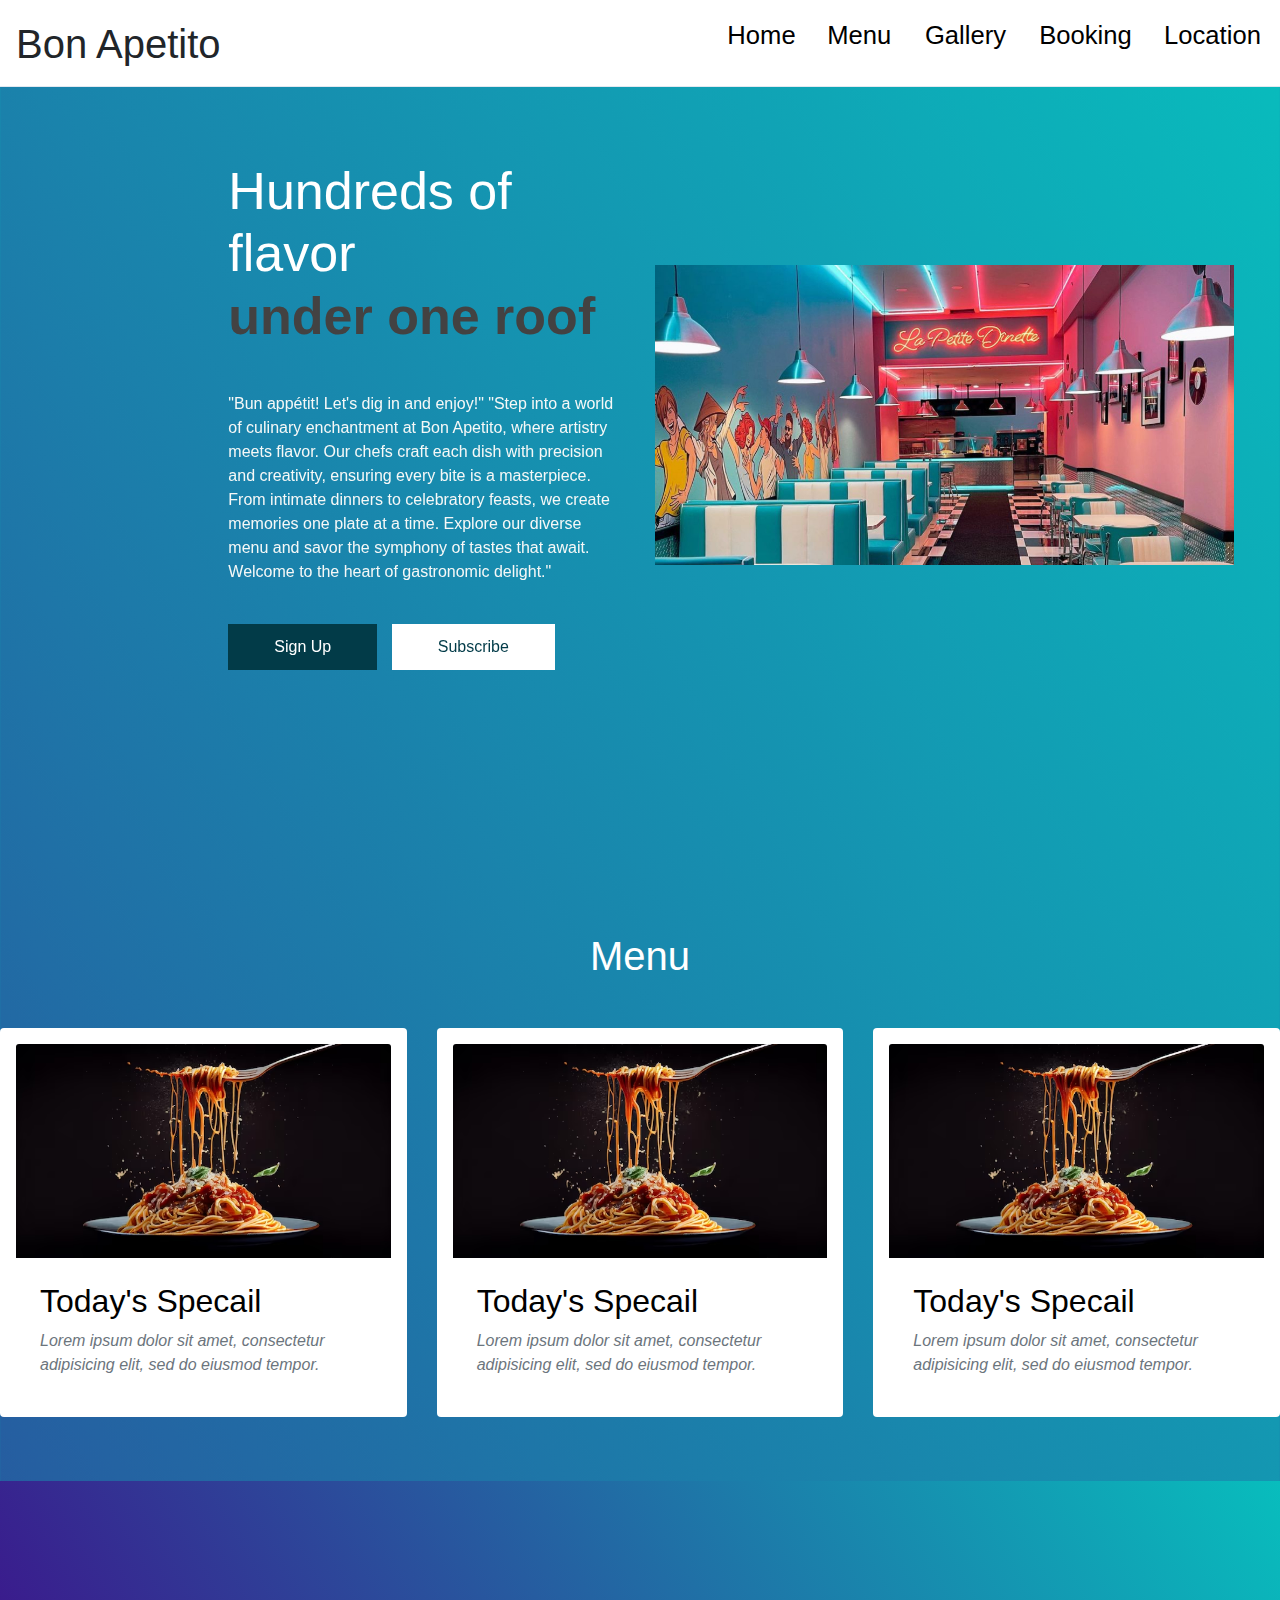
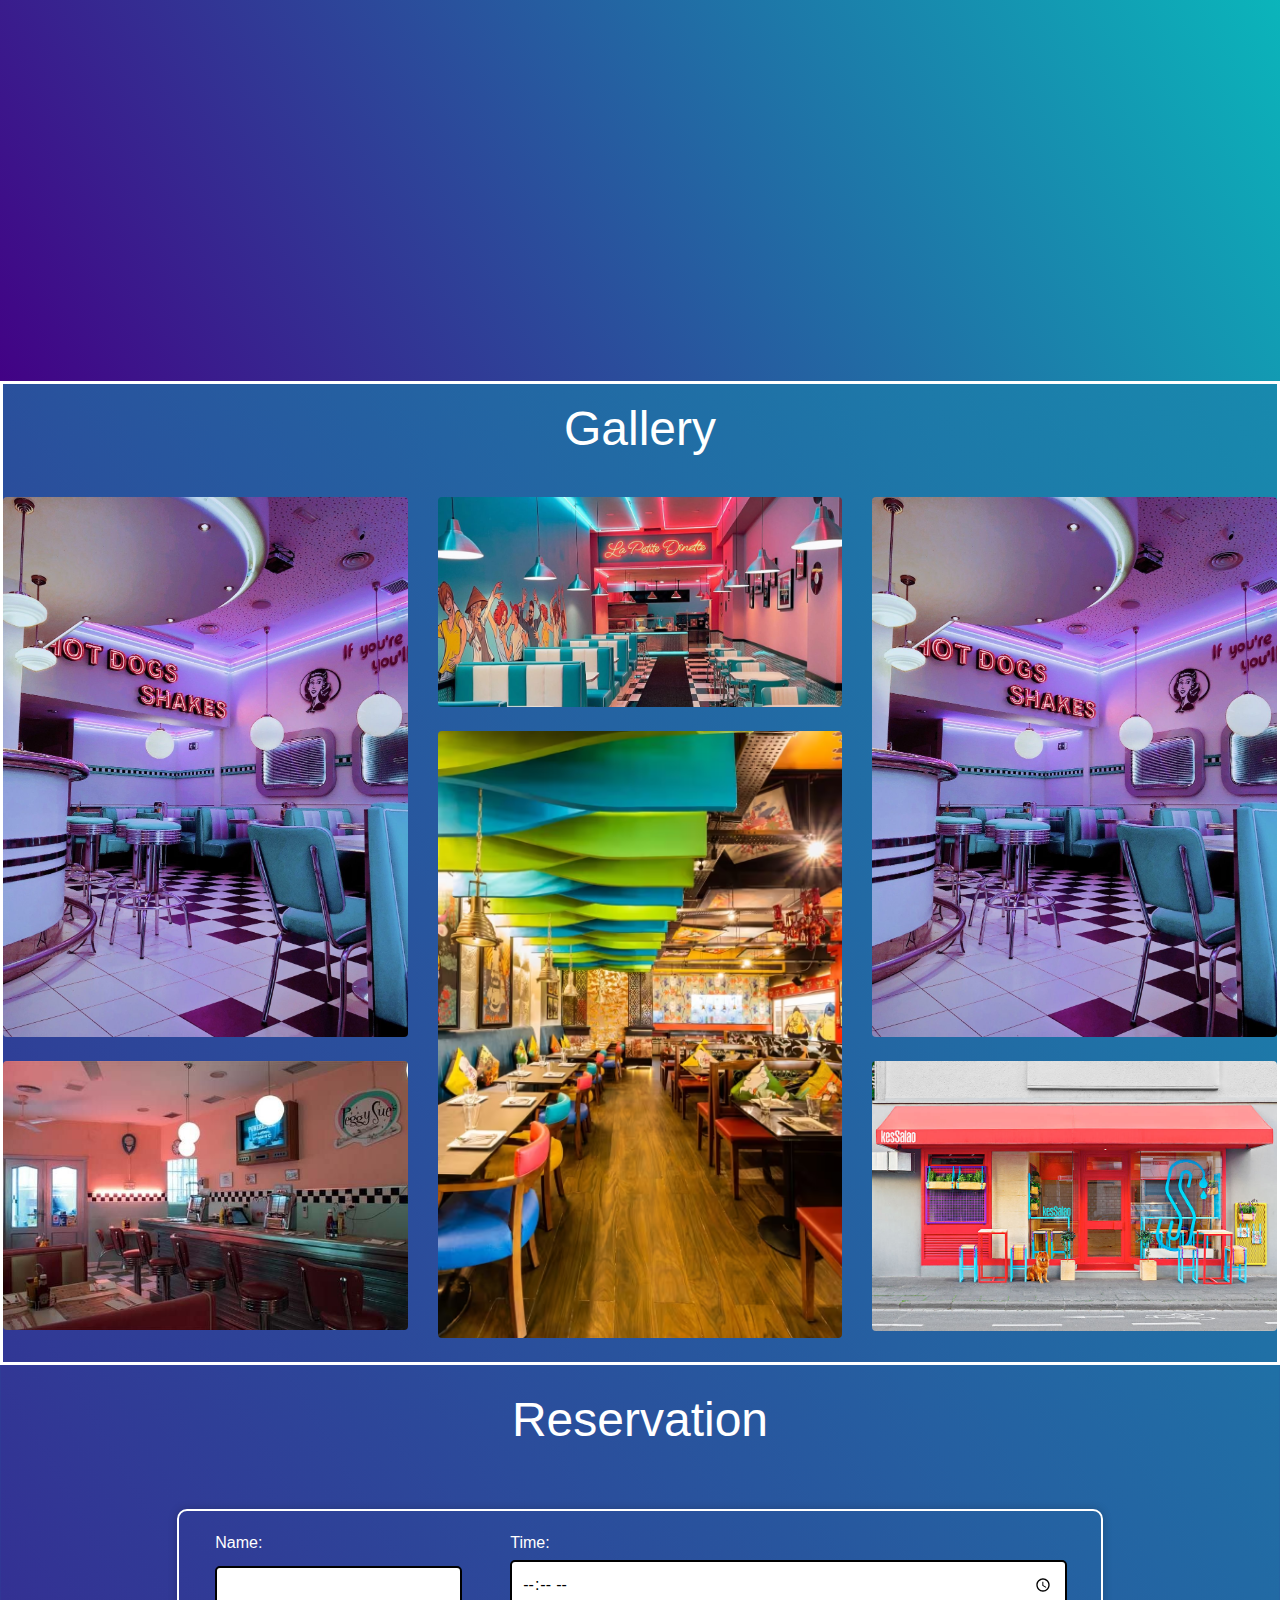
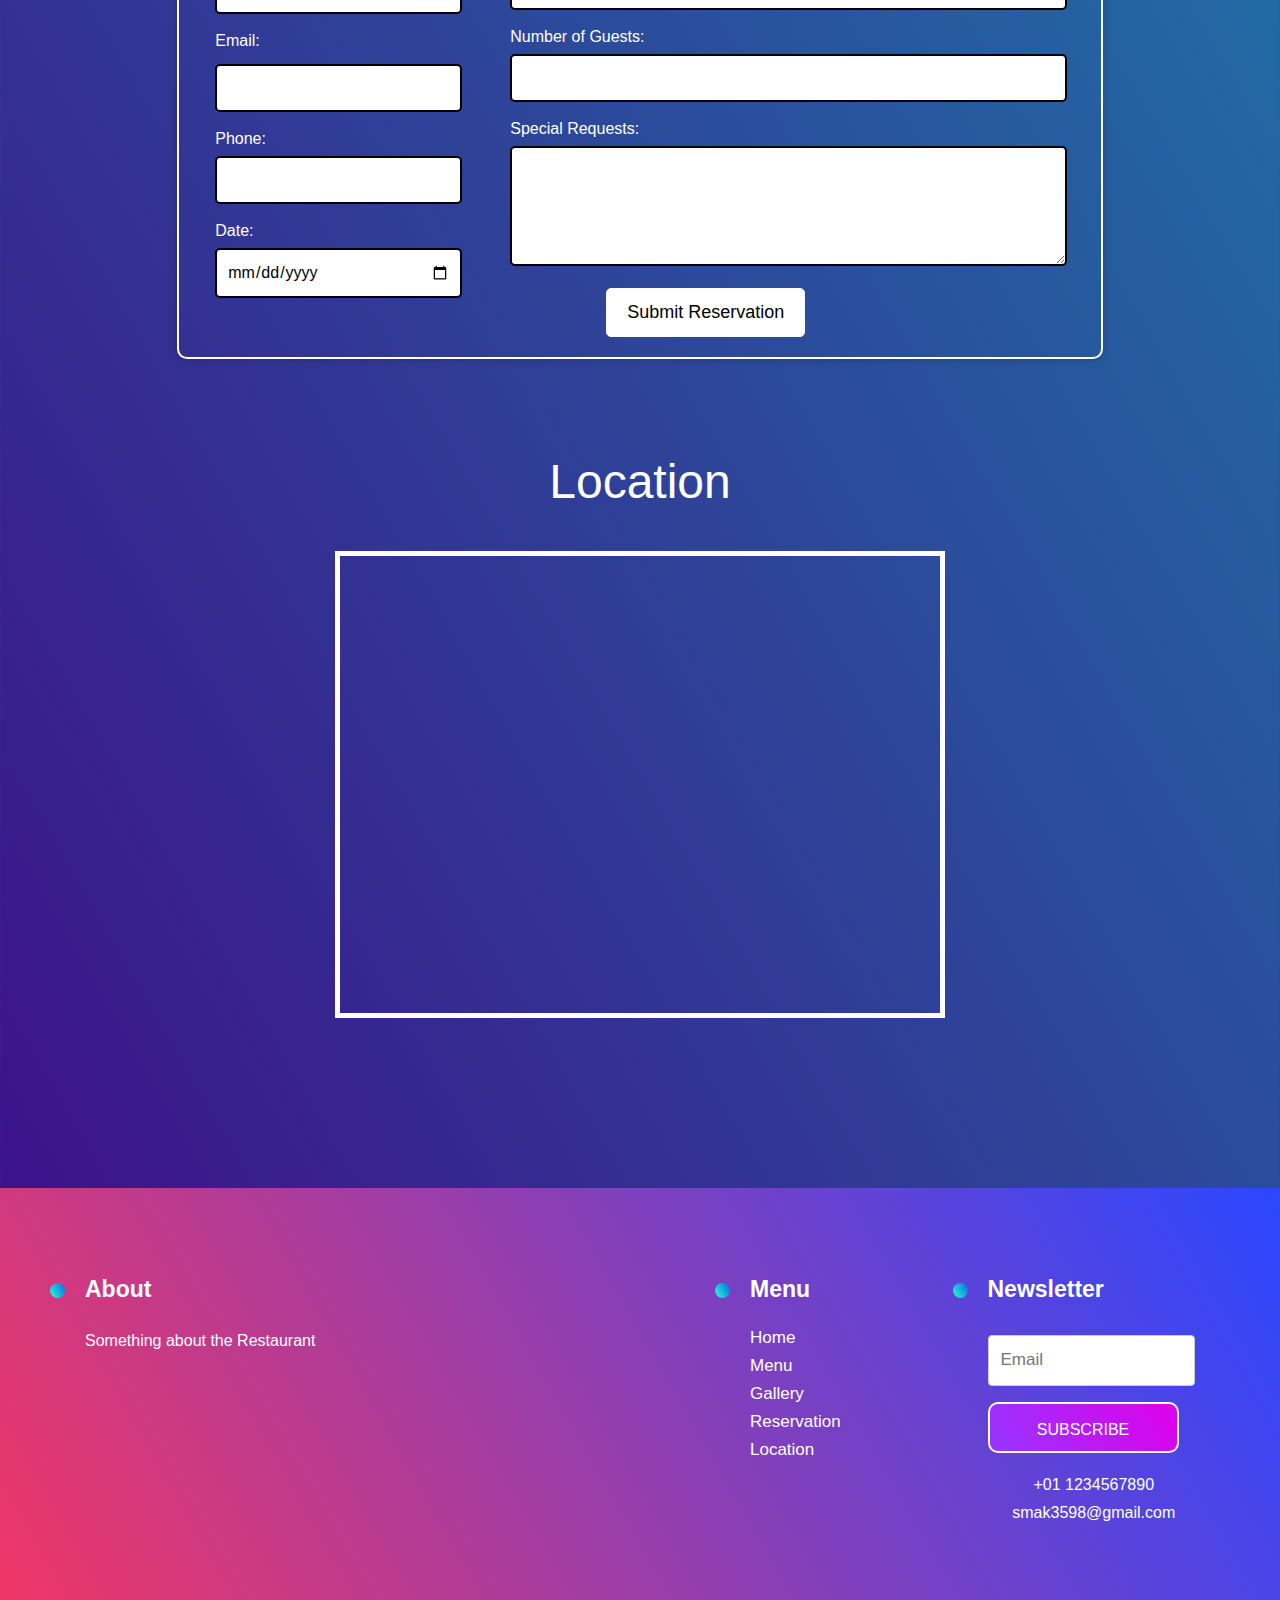
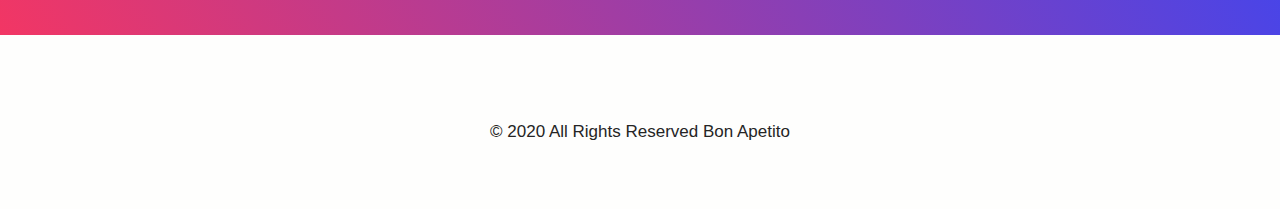
==== index.html @ c8469ed7 "initial commit" ====
<!DOCTYPE html>
<html>
<head>
<meta name="viewport" content="width=device-width, initial-scale=1">
<link rel="stylesheet" href="style.css">
<link rel="stylesheet" href="https://cdn.jsdelivr.net/npm/bootstrap@4.0.0/dist/css/bootstrap.min.css" integrity="sha384-Gn5384xqQ1aoWXA+058RXPxPg6fy4IWvTNh0E263XmFcJlSAwiGgFAW/dAiS6JXm" crossorigin="anonymous">
<link rel="stylesheet" href="bootsrap.css">
<link rel="stylesheet" href="mediaqueries.css">
<title>Restaurant Website</title>
</head>
<body>
    <header class="header" style="background-color: white;width: 100%;">
        <nav class="navbar">
            <h1 class="logo">Bon Apetito</h1>
            <ul class="nav-menu">
              <li class="nav-item">
                <a href="#slider_section" class="nav-link">Home</a>
            </li>
                <li class="nav-item">
                    <a href="#menu" class="nav-link">Menu</a>
                </li>
                <li class="nav-item">
                    <a href="#gallery" class="nav-link">Gallery</a>
                </li>
                <li class="nav-item">
                    <a href="#reservation"class="nav-link">Booking</a>
                </li>
                <li class="nav-item">
                    <a href="#location" class="nav-link">Location</a>
                </li>
            </ul>
            <div class="hamburger">
                <span class="bar"></span>
                <span class="bar"></span>
                <span class="bar"></span>
            </div>
        </nav>
</header>
<section id="slider_section" class=" slider_section position-relative" style="padding-top: 10rem;height: 100vh;">
  <div id="carouselExampleIndicators" class="carousel slide" data-ride="carousel">

    <div class="carousel-inner">
      <div class="carousel-item active">
        <div class="container-fluid">
          <div class="row">
            <div class="col-md-4 offset-md-2">
              <div class="slider_detail-box">
                <h1>
                  Hundreds of flavor
                  <span>
                    under one roof
                  </span>
                </h1>
                <p>
                  "Bun appétit! Let's dig in and enjoy!"
                  "Step into a world of culinary enchantment at Bon Apetito, where artistry meets flavor. Our chefs craft each dish with precision and creativity, ensuring every bite is a masterpiece. From intimate dinners to celebratory feasts, we create memories one plate at a time. Explore our diverse menu and savor the symphony of tastes that await. Welcome to the heart of gastronomic delight."
                </p>
                <div class="btn-box">
                  <a href="" class="btn-1">
                    Sign Up
                  </a>
                  <a href="" class="btn-2">
                    Subscribe
                  </a>
                </div>
              </div>
            </div>
            <div class="col-md-6">
              <div class="slider_img-box">
                <img src="./assets/instagrammable-dinner-most.jpg" alt="">
              </div>
            </div>
          </div>
        </div>
      </div>
      <div class="carousel-item">
        <div class="container-fluid">
          <div class="row">
            <div class="col-md-4 offset-md-2">
              <div class="slider_detail-box">
                <h1>
                  Hundreds of flavor
                  <span>
                    under one roof
                  </span>
                </h1>
                <p>
                  "Bun appétit! Let's dig in and enjoy!"
                  "Step into a world of culinary enchantment at Bon Apetito, where artistry meets flavor. Our chefs craft each dish with precision and creativity, ensuring every bite is a masterpiece. From intimate dinners to celebratory feasts, we create memories one plate at a time. Explore our diverse menu and savor the symphony of tastes that await. Welcome to the heart of gastronomic delight."
                </p>
                <div class="btn-box">
                  <a href="" class="btn-1">
                    Buy now
                  </a>
                  <a href="" class="btn-2">
                    Contact
                  </a>
                </div>
              </div>
            </div>
            <div class="col-md-6">
              <div class="slider_img-box">
                <img src="./assets/instagrammable-dinner-most.jpg" alt="">
              </div>
            </div>
          </div>
        </div>
      </div>
    </div>
  </div>

</section>
<section id="menu">
<h1 class="menuh">Menu</h1>
<div class="row py-5">
    <div class="col-lg-4">
      <figure class="rounded p-3 bg-white shadow-sm">
        <img src="./assets/fresh-pasta-with-hearty-bolognese-parmesan-cheese-generated-by-ai_188544-9469.avif" alt="" class="w-100 card-img-top">
        <figcaption class="p-4 card-img-bottom">
          <h2 class="caption">Today's Specail</h2>
          <p class="mb-0 text-small text-muted font-italic">Lorem ipsum dolor sit amet, consectetur adipisicing elit, sed do eiusmod tempor.</p>
        </figcaption>
      </figure>
    </div>
    <div class="col-lg-4">
      <figure class="rounded p-3 bg-white shadow-sm">
        <img src="./assets/fresh-pasta-with-hearty-bolognese-parmesan-cheese-generated-by-ai_188544-9469.avif" alt="" class="w-100 card-img-top">
        <figcaption class="p-4 card-img-bottom">
            <h2 class="caption">Today's Specail</h2>
          <p class="mb-0 text-small text-muted font-italic">Lorem ipsum dolor sit amet, consectetur adipisicing elit, sed do eiusmod tempor.</p>
        </figcaption>
      </figure>
    </div>
    <div class="col-lg-4">
      <figure class="rounded p-3 bg-white shadow-sm">
        <img src="./assets/fresh-pasta-with-hearty-bolognese-parmesan-cheese-generated-by-ai_188544-9469.avif" alt="" class="w-100 card-img-top">
        <figcaption class="p-4 card-img-bottom">
            <h2 class="caption">Today's Specail</h2>
          <p class="mb-0 text-small text-muted font-italic">Lorem ipsum dolor sit amet, consectetur adipisicing elit, sed do eiusmod tempor.</p>
        </figcaption>
      </figure>
    </div>
  </div>
  
</section>
<section id="car">
  <div class="menu-car">
    <div class='wrapper'>
      <div class='carousel2'>
        <div class='carousel__item'>
          <div class='carousel__item-head'>
            🥘
          </div>
          <div class='carousel__item-body'>
            <p class='title'>Chicken Curry</p>
            <p>500$</p>
          </div>
        </div>
        <div class='carousel__item'>
          <div class='carousel__item-head'>
            🍜
          </div>
          <div class='carousel__item-body'>
            <p class='title'>Noodles</p>
            <p>200$</p>
          </div>
        </div>
        <div class='carousel__item'>
          <div class='carousel__item-head'>
            🍚
          </div>
          <div class='carousel__item-body'>
            <p class='title'>Fried rice</p>
            <p>150$</p>
          </div>
        </div>
        <div class='carousel__item'>
          <div class='carousel__item-head'>
            🐟
          </div>
          <div class='carousel__item-body'>
            <p class='title'>fish</p>
            <p>500$</p>
          </div>
        </div>
        <div class='carousel__item'>
          <div class='carousel__item-head'>
            🍤
          </div>
          <div class='carousel__item-body'>
            <p class='title'>Prawns</p>
            <p>800$</p>
          </div>
        </div>
        <div class='carousel__item'>
          <div class='carousel__item-head'>
            🍔
          </div>
          <div class='carousel__item-body'>
            <p class='title'>burger</p>
            <p>50$</p>
          </div>
        </div>
        <div class='carousel__item'>
          <div class='carousel__item-head'>
            🍹
          </div>
          <div class='carousel__item-body'>
            <p class='title'>booze</p>
            <p>30$</p>
          </div>
        </div>
        <div class='carousel__item'>
          <div class='carousel__item-head'>
            🍮
          </div>
          <div class='carousel__item-body'>
            <p class='title'>pudding</p>
            <p>50$</p>
          </div>
        </div>
        <div class='carousel__item'>
          <div class='carousel__item-head'>
            🥗
          </div>
          <div class='carousel__item-body'>
            <p class='title'>salad</p>
            <p>130$</p>
          </div>
        </div>
      </div>
    </div>
  </div>
</section>
<section id="gallery">
    <div>
<h1 class="galh">Gallery</h1>
</div>
<!-- Gallery -->
<div class="row">
    <div class="col-lg-4 col-md-12 mb-4 mb-lg-0">
      <img
        src="./assets/wp6205320.jpg"
        class="w-100 shadow-1-strong rounded mb-4"
        alt="Boat on Calm Water"
      />
  
      <img
        src="./assets/811c425cb62c8a75272aa30d353e5f57.jpg"
        class="w-100 shadow-1-strong rounded mb-4"
        alt="Wintry Mountain Landscape"
      />
    </div>
  
    <div class="col-lg-4 mb-4 mb-lg-0">
      <img
        src="./assets/instagrammable-dinner-most.jpg"
        class="w-100 shadow-1-strong rounded mb-4"
        alt="Mountains in the Clouds"
      />
  
      <img
        src="./assets/14117d60bef9c5163828aab70fbf7e41.avif"
        class="w-100 shadow-1-strong rounded mb-4"
        alt="Boat on Calm Water"
      />
    </div>
  
    <div class="col-lg-4 mb-4 mb-lg-0">
      <img
        src="./assets/wp6205320.jpg"
        class="w-100 shadow-1-strong rounded mb-4"
        alt="Waves at Sea"
      />
  
      <img
        src="./assets/Masquespacio-Design-Kessalao-Restaurant-1.jpg"
        class="w-100 shadow-1-strong rounded mb-4"
        alt="Yosemite National Park"
      />
    </div>
  </div>
  <!-- Gallery -->
</section>
<section id="reservation">
<h1 class="galh">Reservation</h1>
<div class="container1">
    
    <form action="connect.php" method="post" id="reservation-form">
        <div class="form1">
        <label for="name">Name:</label>
        <input type="text" id="name" name="name" required>

        <label for="email">Email:</label>
        <input type="email" id="email" name="email" required>

        <label for="phone">Phone:</label>
        <input type="tel" id="phone" name="phone" required>

        <label for="date">Date:</label>
        <input type="date" id="date" name="date" required>
    </div>
     <div class="form2">
        <label for="time">Time:</label>
        <input type="time" id="time" name="time" required>

        <label for="guests">Number of Guests:</label>
        <input type="number" id="guests" name="guests" required>

        <label for="special-requests">Special Requests:</label>
        <textarea id="special-requests" name="special-requests" rows="4"></textarea>

        <button type="submit" class="btn">Submit Reservation</button>
    </div>
    </form>
  </div>
</section>
<section id="location">
    <h1 class="galh">Location</h1>
    <div class="loc-map">
        <!-- Location section content goes here -->
          <iframe class="iframe" src="https://www.google.com/maps/embed?pb=!1m18!1m12!1m3!1d3838.6900314148893!2d74.49602457489003!3d15.820290046054668!2m3!1f0!2f0!3f0!3m2!1i1024!2i768!4f13.1!3m3!1m2!1s0x3bbf65ce55555555%3A0x9b70f622a9a0fb44!2sKLE%20Technological%20University&#39;
          s%2C%20Dr.%20M.S.%20Sheshgiri%20College%20of%20Engineering%20and%20Technology!5e0!3m2!1sen!2sin!4v1694342857371!5m2!1sen!2sin"
           width="600" 
           height="450"
            style="border:0;" 
            allowfullscreen="" 
            loading="lazy" 
            referrerpolicy="no-referrer-when-downgrade">
          </iframe>
      </div>
</section>

<!-- Footer -->
<footer>
  <div class="footer">
     <div class="container">
        <div class="row">
           <div class="col-md-7">
              <div class="row">
                 <div class="col-lg-6 col-md-12">
                    <div class="hedingh3 text_align_left">
                       <h3>About</h3>
                       <p> Something about the Restaurant</p>
                    </div>
                 </div>
              </div>
           </div>
           <div class="col-md-5">
              <div class="row">
                 <div class="col-lg-6 col-md-12">
                    <div class="hedingh3 text_align_left">
                       <h3>Menu</h3>
                       <ul class="menu_footer">
                          <li><a href="#slider_section">Home</a></li>
                          <li><a href="#menu">Menu</a></li>
                          <li><a href="#gallery">Gallery</a></li>
                          <li><a href="#reservation">Reservation</a></li>
                          <li><a href="#location">Location</a></li>
                       </ul>
                    </div>
                 </div>
                 <div class="col-lg-6 col-md-12">
                    <div class="hedingh3  text_align_left">
                      <div class="hedingh3 text_align_left">
                        <h3>Newsletter</h3>
                        <form id="newsletter-form" class="form_subscri">
                            <input id="email-input" class="newsl" placeholder="Email" type="text" name="Email1">
                            <button id="subscribe-button" class="subsci_btn" type="button">Subscribe</button>
                        </form>
                        <p id="subscription-message" style="display: none;">Thank you for subscribing!</p>
                    </div>
                    
                       <ul class="top_infomation">
                          <li><i class="fa fa-phone" aria-hidden="true"></i>
                             +01 1234567890
                          </li>
                          <li><i class="fa fa-envelope" aria-hidden="true"></i>
                             <a href="Javascript:void(0)">smak3598@gmail.com</a>
                          </li>
                       </ul>
                    </div>
                 </div>
              </div>
           </div>
        </div>
     </div>
     <div class="copyright">
        <div class="container">
           <div class="row">
              <div class="col-md-12">
              </div>
              <div class="col-md-12">
                 <p>© 2020 All Rights Reserved Bon Apetito</p>
              </div>
           </div>
        </div>
     </div>
  </div>
</footer>
  <!-- Footer -->

  <section>

  </section>
<script src="https://code.jquery.com/jquery-3.2.1.slim.min.js" integrity="sha384-KJ3o2DKtIkvYIK3UENzmM7KCkRr/rE9/Qpg6aAZGJwFDMVNA/GpGFF93hXpG5KkN" crossorigin="anonymous"></script>
<script src="https://cdn.jsdelivr.net/npm/popper.js@1.12.9/dist/umd/popper.min.js" integrity="sha384-ApNbgh9B+Y1QKtv3Rn7W3mgPxhU9K/ScQsAP7hUibX39j7fakFPskvXusvfa0b4Q" crossorigin="anonymous"></script>
<script src="https://cdn.jsdelivr.net/npm/bootstrap@4.0.0/dist/js/bootstrap.min.js" integrity="sha384-JZR6Spejh4U02d8jOt6vLEHfe/JQGiRRSQQxSfFWpi1MquVdAyjUar5+76PVCmYl" crossorigin="anonymous"></script>
<script src="script.js"></script>
</body>
</html>
---- style.css ----
html{
    scroll-behavior: smooth;
scroll-padding-top: 80px;

}
.header{
    position: fixed;
    z-index: 100;
}
.demo{
    z-index: 1;
}
.logo{
    cursor: default;
    padding-top: 10px
}
body { 
    background: linear-gradient(60deg, #420285, #08BDBD);
  margin: 0;
  font-family: Arial, Helvetica, sans-serif;
}
@import url('https://fonts.googleapis.com/css2?family=Roboto:ital,wght@0,500;1,400&display=swap');

* {
    margin: 0;
    padding: 0;
    box-sizing: border-box;
}
html {
   
    font-family: 'Roboto', sans-serif;
}
li {
    list-style: none;
}

a {
    text-decoration: none;
}
.header{
    border-bottom: 1px solid #E2E8F0;
}

.navbar {
    display: flex;
    justify-content: space-around;
    align-items: center;
    padding: 1rem 1.5rem;
}
.hamburger {
    display: none;
}

.bar {
    display: block;
    width: 25px;
    height: 3px;
    margin: 5px auto;
    -webkit-transition: all 0.3s ease-in-out;
    transition: all 0.3s ease-in-out;
    background-color: #101010;
}
.nav-menu {
    display: flex;
    align-items: center;
    
}

.nav-link{
    font-size: 1.6rem;
    font-weight: 400;
    color: #000000;
    margin-left: 10%;
}

.nav-link:hover{
    color: #ffffff;
    background: linear-gradient(60deg, #420285, #08BDBD);
    border-radius: 5px;
}

.nav-logo {
    font-size: 2.1rem;
    font-weight: 500;
    color: #000000;
}

 /* Make the image fully responsive */
 .carousel-inner img {
    width: 100%;
    height:100%;
  }
 

@media screen and (max-width: 500px) {
  .header a {
    float: none;
    display: block;
    text-align: left;
  }
  
  .header-right {
    float: none;
  }
 
}
.home{
  height: 500px;
  width: fit-content;

}
/*menu*/
.menu{
    margin-left: 15%;
    display: flex;
    flex-direction: row;
    gap: 15%;
    margin-right: 10%;
    color: #ffffff;
    background-color: rgb(0, 0, 0);
}
#menu{
    color: #ffffff;

}
.menuh{
    padding-top: 2rem;
    margin-bottom: 0;
    text-align: center;
}
.caption{
    color: #000000;
}
.menu-container{
    text-align: center;
}
p{
   width: 100%;
}
/*reservation form*/
#reservation-form {
   
    padding: 20px;
    border-radius: 20px;
    box-shadow: 0 0 10px rgba(0, 0, 0, 0.2);
    max-width:fit-content;
    margin: 0 auto;
    display: flex;
    border: 2px solid #ffffff; /* Add this line to set the border */
    border-radius: 10px; /* Optional: Add border radius */
    gap: 3rem;
    padding-right: 50px;
}

#reservation-form label {
    display: block;
    margin-bottom: 5px;
    margin-left: 1rem;
    color: white;
    font-family:'Segoe UI', Tahoma, Geneva, Verdana, sans-serif;
}

#reservation-form input[type="text"],
#reservation-form input[type="email"],
#reservation-form input[type="tel"],
#reservation-form input[type="date"],
#reservation-form input[type="time"],
#reservation-form input[type="number"],
#reservation-form textarea {
    width: 100%;
    padding: 10px;
    margin-bottom: 15px;
    border: 2px solid #000000;
    border-radius: 5px;
    margin-left: 1rem;
    font-size: 16px;
   
}

#reservation-form button {
    background-color: #ffffff;
    color: #000000;
    border: none;
    padding: 10px 20px;
    font-size: 18px;
    cursor: pointer;
    border-radius: 5px;
    transition: background-color 0.3s ease;
    margin-left: 7rem;
    border: #fcfcfc solid 1px;
}

#reservation-form button:hover {
    background-color: #000000;
    color: #ffffff;
border: #fcfcfc solid 1px;

}
input[type=text],input[type=email],input[type=datetime-local] ,textarea {
  width: 100%;
  padding: 12px;
  border: 1px solid #ccc;
  border-radius: 4px;
  box-sizing: border-box;
  margin-top: 6px;
  margin-bottom: 16px;
  resize: vertical;
}

input[type=submit] {
  background-color: #000000;
  color: white;
  padding: 12px 20px;
  border: none;
  border-radius: 4px;
  cursor: pointer;
  font-size: 15px;
 margin-left: 40%;;
}

input[type=submit]:hover {
  background-color: #a2a9a2;
  color: #000000;
}

.container1 {
  border-radius: 5px;
  padding: 20px;
}

/*gallery*/

#gallery{
    border: #ffffff solid 3px;
}

.galh{
font-size: 3rem;
color: white;
text-align: center;
padding-bottom: 2rem;
padding-top: 1rem;
}

/*reservation*/
#reservation{
    padding: 10px;
}

.caption-1 figcaption {
    position: absolute;
    bottom: 0;
    right: 0;
  }
  
  .caption-2 figcaption {
    width: 80%;
    position: absolute;
    bottom: 1rem;
    left: 10%;
    background: rgba(255, 255, 255, 0.6);
  }
  
  .caption-3 figcaption {
    position: absolute;
    bottom: 0;
    right: 0;
    transform: translateY(-50%);
  }

  /*location*/

  .loc-div{
   display: flex;
   align-items: center;
  }
  #location{
    display: flex;
    margin: 0; /* Set a minimum height to cover the viewport */
    position: relative; /* Position the hero section relative to the body */
    overflow: hidden;
    align-items: center;
    justify-content: space-around;
    padding-bottom: 5rem;
    width: 100%;
    padding-top: 3rem;
    flex-direction: column;
}

.loc-map{
   border: #ffffff solid 5px;
}

    .text-center{
        color: #000000;
    }
  .menu-car{
    height: 500px;
  }

    *, *::before, *::after {
        box-sizing: border-box;
      }
      
      .wrapper {
        background: linear-gradient(60deg, #420285, #08BDBD);
        height: 100%;
        width: 100%;
        display: flex;
        justify-content: center;
      }
      
      .carousel2 {
        position: relative;
        width: 100%;
        max-width: 500px;
        display: flex;
        justify-content: center;
        flex-direction: column;
      }
      
      .carousel__item {
        display: flex;
        align-items: center;
        position: absolute;
        width: 100%;
        padding: 0 12px;
        opacity: 0;
        filter: drop-shadow(0 2px 2px #555);
        will-change: transform, opacity;
        -webkit-animation: carousel-animate-vertical 27s linear infinite;
                animation: carousel-animate-vertical 27s linear infinite;
      }
      
      .carousel__item:nth-child(1) {
        -webkit-animation-delay: calc(3s * -1);
                animation-delay: calc(3s * -1);
      }
      
      .carousel__item:nth-child(2) {
        -webkit-animation-delay: calc(3s * 0);
                animation-delay: calc(3s * 0);
      }
      
      .carousel__item:nth-child(3) {
        -webkit-animation-delay: calc(3s * 1);
                animation-delay: calc(3s * 1);
      }
      
      .carousel__item:nth-child(4) {
        -webkit-animation-delay: calc(3s * 2);
                animation-delay: calc(3s * 2);
      }
      
      .carousel__item:nth-child(5) {
        -webkit-animation-delay: calc(3s * 3);
                animation-delay: calc(3s * 3);
      }
      
      .carousel__item:nth-child(6) {
        -webkit-animation-delay: calc(3s * 4);
                animation-delay: calc(3s * 4);
      }
      
      .carousel__item:nth-child(7) {
        -webkit-animation-delay: calc(3s * 5);
                animation-delay: calc(3s * 5);
      }
      
      .carousel__item:nth-child(8) {
        -webkit-animation-delay: calc(3s * 6);
                animation-delay: calc(3s * 6);
      }
      
      .carousel__item:last-child {
        -webkit-animation-delay: calc(-3s * 2);
                animation-delay: calc(-3s * 2);
      }
      
      .carousel__item-head {
        border-radius: 50%;
        background-color: #d7f7fc;
        width: 90px;
        height: 90px;
        padding: 14px;
        position: relative;
        margin-right: -45px;
        flex-shrink: 0;
        display: flex;
        align-items: center;
        justify-content: center;
        font-size: 50px;
      }
      
      .carousel__item-body {
        width: 100%;
        background-color: #fff;
        border-radius: 8px;
        padding: 16px 20px 16px 70px;
      }
      
      .title {
        text-transform: uppercase;
        font-size: 20px;
        margin-top: 10px;
      }
      
      @-webkit-keyframes carousel-animate-vertical {
        0% {
          transform: translateY(100%) scale(0.5);
          opacity: 0;
          visibility: hidden;
        }
        3%, 11.1111111111% {
          transform: translateY(100%) scale(0.7);
          opacity: 0.4;
          visibility: visible;
        }
        14.1111111111%, 22.2222222222% {
          transform: translateY(0) scale(1);
          opacity: 1;
          visibility: visible;
        }
        25.2222222222%, 33.3333333333% {
          transform: translateY(-100%) scale(0.7);
          opacity: 0.4;
          visibility: visible;
        }
        36.3333333333% {
          transform: translateY(-100%) scale(0.5);
          opacity: 0;
          visibility: visible;
        }
        100% {
          transform: translateY(-100%) scale(0.5);
          opacity: 0;
          visibility: hidden;
        }
      }
      
      @keyframes carousel-animate-vertical {
        0% {
          transform: translateY(100%) scale(0.5);
          opacity: 0;
          visibility: hidden;
        }
        3%, 11.1111111111% {
          transform: translateY(100%) scale(0.7);
          opacity: 0.4;
          visibility: visible;
        }
        14.1111111111%, 22.2222222222% {
          transform: translateY(0) scale(1);
          opacity: 1;
          visibility: visible;
        }
        25.2222222222%, 33.3333333333% {
          transform: translateY(-100%) scale(0.7);
          opacity: 0.4;
          visibility: visible;
        }
        36.3333333333% {
          transform: translateY(-100%) scale(0.5);
          opacity: 0;
          visibility: visible;
        }
        100% {
          transform: translateY(-100%) scale(0.5);
          opacity: 0;
          visibility: hidden;
        }
      }


      .footer {
        margin-top: 90px;
        padding-top: 90px;
        background: linear-gradient(60deg, #ff355a, #2b47ff);
        text-align: center;
    }
    
    .logo_footer {
        color: #fff !important;
        font-size: 30px;
        padding-bottom: 20px;
        display: block;
        line-height: 23px;
        font-weight: bold;
        text-align: left;
    }
    
    .hedingh3 h3 {
        color: #ffffff;
        font-size: 23px;
        padding-bottom: 20px;
        line-height: 23px;
        font-weight: bold;
        text-align: left;
    }
    
    .hedingh3 h3::before {
        position: absolute;
        content: "";
        width: 15px;
        height: 15px;
        background: linear-gradient(60deg, #35ffd0, #0069ea);
        top: 5px;
        border-radius: 20px;
        left: -20px;
    }
    
    .hedingh3 p {
        color: #fff;
        text-align: left;
        margin-bottom: 15px;
    }
    
    ul.menu_footer {
        text-align: left;
        margin-bottom: 15px;
    }
    
    ul.menu_footer li a {
        color: #ffffff;
        font-size: 17px;
        line-height: 18px;
        padding-bottom: 10px;
        display: block;
    }
    
    ul.menu_footer li a:hover {
        color: #000000;
        text-decoration: none;
    }
    
    .newsl {
        width: 100%;
        height: 51px;
        background: #ffffff;
        color: #000000;
        font-size: 17px;
        font-weight: normal;
        box-shadow: inherit;
        padding: 0 15px;
        border: #fff solid 2px;
        margin-bottom: 20px;
        border-radius: 10px;
    }
    
    .subsci_btn {
        font-size: 16px;
        transition: ease-in all 0.5s;
        background: linear-gradient(60deg, #9735ff, #de00ea);
        text-transform: uppercase;
        color: #fff;
        display: block;
        font-weight: normal;
        line-height: 51px;
        height: 51px;
        max-width: 191px;
        width: 100%;
        display: block;
        border: #fff solid 2px;
        border-radius: 10px;
    }
    
    .subsci_btn:hover {
        transition: ease-in all 0.5s;
        color: #ffffff;
        background: linear-gradient(60deg, #420285, #08BDBD);
    }
    
    #colof *::placeholder {
        color: #938b8b;
        opacity: 1;
    }
    
    ul.top_infomation {
        padding-top: 20px;
    }
    
    ul.top_infomation li {
        padding-bottom: 4px;
        display: block;
        font-size: 16px;
        color: #ffffff;
    }
    
    ul.top_infomation li i {
        margin-right: 5px;
        color: #44ffec;
        text-align: center;
    }
    
    ul.top_infomation li a {
        color: #ffffff;
    }
    
    ul.top_infomation li a:hover {
        color: #ffffff;
    }
    
    .copyright {
        margin-top: 90px;
        padding-top: 50px;
        padding-bottom: 50px;
        background: #fefefd;
    }
    
    
    .copyright p {
        color: #252525;
        font-size: 17px;
        line-height: 22px;
        text-align: center;
        padding-top: 35px;
        font-weight: normal;
    }
    
    .copyright a {
        color: #252525;
    }
    
    .copyright a:hover {
        color: #0166fd;
    }
    
    
    /** end footer **/
    
    
    /**  inner page css **/
    
    .blog_page .footer {
         margin-top: 0px;
    }
    .inner_page .full_bg {
        height: 100%;
    }
    .inner_page .about {
         margin-top: 90px;
    }
    .inner_page .appointment {
         margin-top: 90px;
    }
    
    .portfolio_page .footer {
        margin-top: 60px;
    }

    .slider_section {
      background-image: url(../images/hero.jpg);
      padding: 6% 0;
      background-size: cover;
      background-repeat: no-repeat;
    }
    
    .slider_section .row {
      -webkit-box-align: center;
          -ms-flex-align: center;
              align-items: center;
    }
    
    .slider_detail-box h1 {
      color: #ffffff;
      font-size: 52px;
    }
    
    .slider_detail-box h1 span {
      display: inline-block;
      color: #434242;
      font-weight: bold;
    }
    
    .slider_detail-box p {
      color: #f6f8f7;
      margin-top: 45px;
      margin-bottom: 40px;
    }
    
    .slider_detail-box .btn-box .btn-1 {
      display: inline-block;
      padding: 10px 45px;
      background-color: #023b48;
      border: 1px solid #023b48;
      color: #ffffff;
      margin-right: 10px;
    }
    
    .slider_detail-box .btn-box .btn-1:hover {
      background-color: transparent;
      color: #023b48;
    }
    
    .slider_detail-box .btn-box .btn-2 {
      display: inline-block;
      padding: 10px 45px;
      background-color: #ffffff;
      border: 1px solid #ffffff;
      color: #023b48;
    }
    
    .slider_detail-box .btn-box .btn-2:hover {
      background-color: transparent;
      color: #ffffff;
    }
    
    .slider_img-box {
      margin-right: 5%;
    }
    
    .slider_img-box img {
      width: 100%;
    }
    
    .carousel-indicators {
      bottom: -15%;
    }
    
    .carousel-indicators li {
      width: 20px;
      height: 20px;
      border-radius: 100%;
      opacity: 1;
    }
    
    .carousel-indicators .active {
      background-color: #010106;
    }
---- mediaqueries.css ----
@media screen and (max-width: 800px){
    #reservation-form{
        flex-direction: column;
        width: 300px;
        justify-content: space-evenly;
        gap: 0;
        padding: 0;
        padding-top: 10px;
        padding-bottom: 13px;
    }
    #reservation{
        height: 110vh;
    }
    #reservation-form input[type="text"],
    #reservation-form input[type="email"],
    #reservation-form input[type="tel"],
    #reservation-form input[type="date"],
    #reservation-form input[type="time"],
    #reservation-form input[type="number"],
    #reservation-form textarea {
        width: 90%;
        padding: 7px;
        margin-bottom: 10px;
        border: 2px solid #000000;
        border-radius: 5px;
        margin-left: 1rem;
        font-size: 12px;
       
    }
    #reservation-form button {
        background-color: #ffffff;
        color: #000000;
        border: none;
        padding: 8px 15px;
        font-size: 15px;
        font-weight: 530;
        cursor: pointer;
        border-radius: 5px;
        transition: background-color 0.3s ease;
        margin-left: 3.3rem;
        border: #fcfcfc solid 1px;
    }
    }
    @media screen and (max-width: 360px){
        #reservation-form {
            background-color: #000000;
            padding: 5px;
            padding-top: 13px;
            padding-bottom: 13px;
            border-radius: 20px;
            box-shadow: 0 0 10px rgba(0, 0, 0, 0.2);
            width: 240px;
            margin: 0 auto;
            display: flex;
            gap: 3rem;
            border: 2px solid #ffffff; /* Add this line to set the border */
            border-radius: 10px;
            gap: 0; /* Optional: Add border radius */
            
        }
        #reservation-form label {
            font-size: 15px;
            display: block;
            margin-bottom: 5px;
            margin-left: 1rem;
            color: white;
            font-family:'Segoe UI', Tahoma, Geneva, Verdana, sans-serif;
        }
        #reservation-form input[type="text"],
        #reservation-form input[type="email"],
        #reservation-form input[type="tel"],
        #reservation-form input[type="date"],
        #reservation-form input[type="time"],
        #reservation-form input[type="number"],
        #reservation-form textarea {
            width: 85%;
            padding: 7px;
            margin-bottom: 10px;
            border: 2px solid #000000;
            border-radius: 5px;
            margin-left: 0.75rem;
            font-size: 13px;
           
        }
        #reservation-form button {
            padding: 8px 15px;
            font-size: 13px;
            margin-left: 15%;
        }
        .footer-text{
            font-size: 12px;
        }
    }

    @media only screen and (max-width: 768px) {
        .nav-menu {
            position: fixed;
            left: -100%;
            top: 4.6rem;
            flex-direction: column;
            background-color: #fff;
            width: 100%;
            border-radius: 10px;
            text-align: center;
            transition: 0.3s;
            box-shadow:0 10px 27px rgba(0, 0, 0, 0.05);
            z-index: 1001;
            height: 300px;    
        }
    
        .nav-menu.active {
            left: 0;
            color: #000000;
            
        }
    
        .nav-item {
            margin: 0.5rem 0;
            
        }
    
        .hamburger {
            display: block;
            cursor: pointer;
        }
    
    }
    .hamburger.active .bar:nth-child(2) {
        opacity: 0;
    }

    .hamburger.active .bar:nth-child(1) {
        transform: translateY(8px) rotate(45deg);
    }

    .hamburger.active .bar:nth-child(3) {
        transform: translateY(-8px) rotate(-45deg);
    }

    @media (max-width: 1120px) {
        .hero_area {
          height: auto;
        }
      
        .slider_section {
          padding: 50px 0;
        }
      }
      
      @media (max-width: 768px) {
        .slider_detail-box {
          text-align: center;
        }
      
        .slider_img-box {
          margin: 25px 0 45px 0;
        }
      
        .carousel-indicators {
          bottom: -5%;
        }
      }
      
      @media (max-width: 480px) {
        .slider_detail-box h1 {
          font-size: 40px;
        }
      }
    
      
      @media (max-width: 360px) {
        .btn-box {
          display: flex;
          flex-direction: column;
          align-items: center;
        }
        .slider_detail-box .btn-box .btn-1 {
          margin-bottom: 10px;
          margin-right: 0;
        }
      }
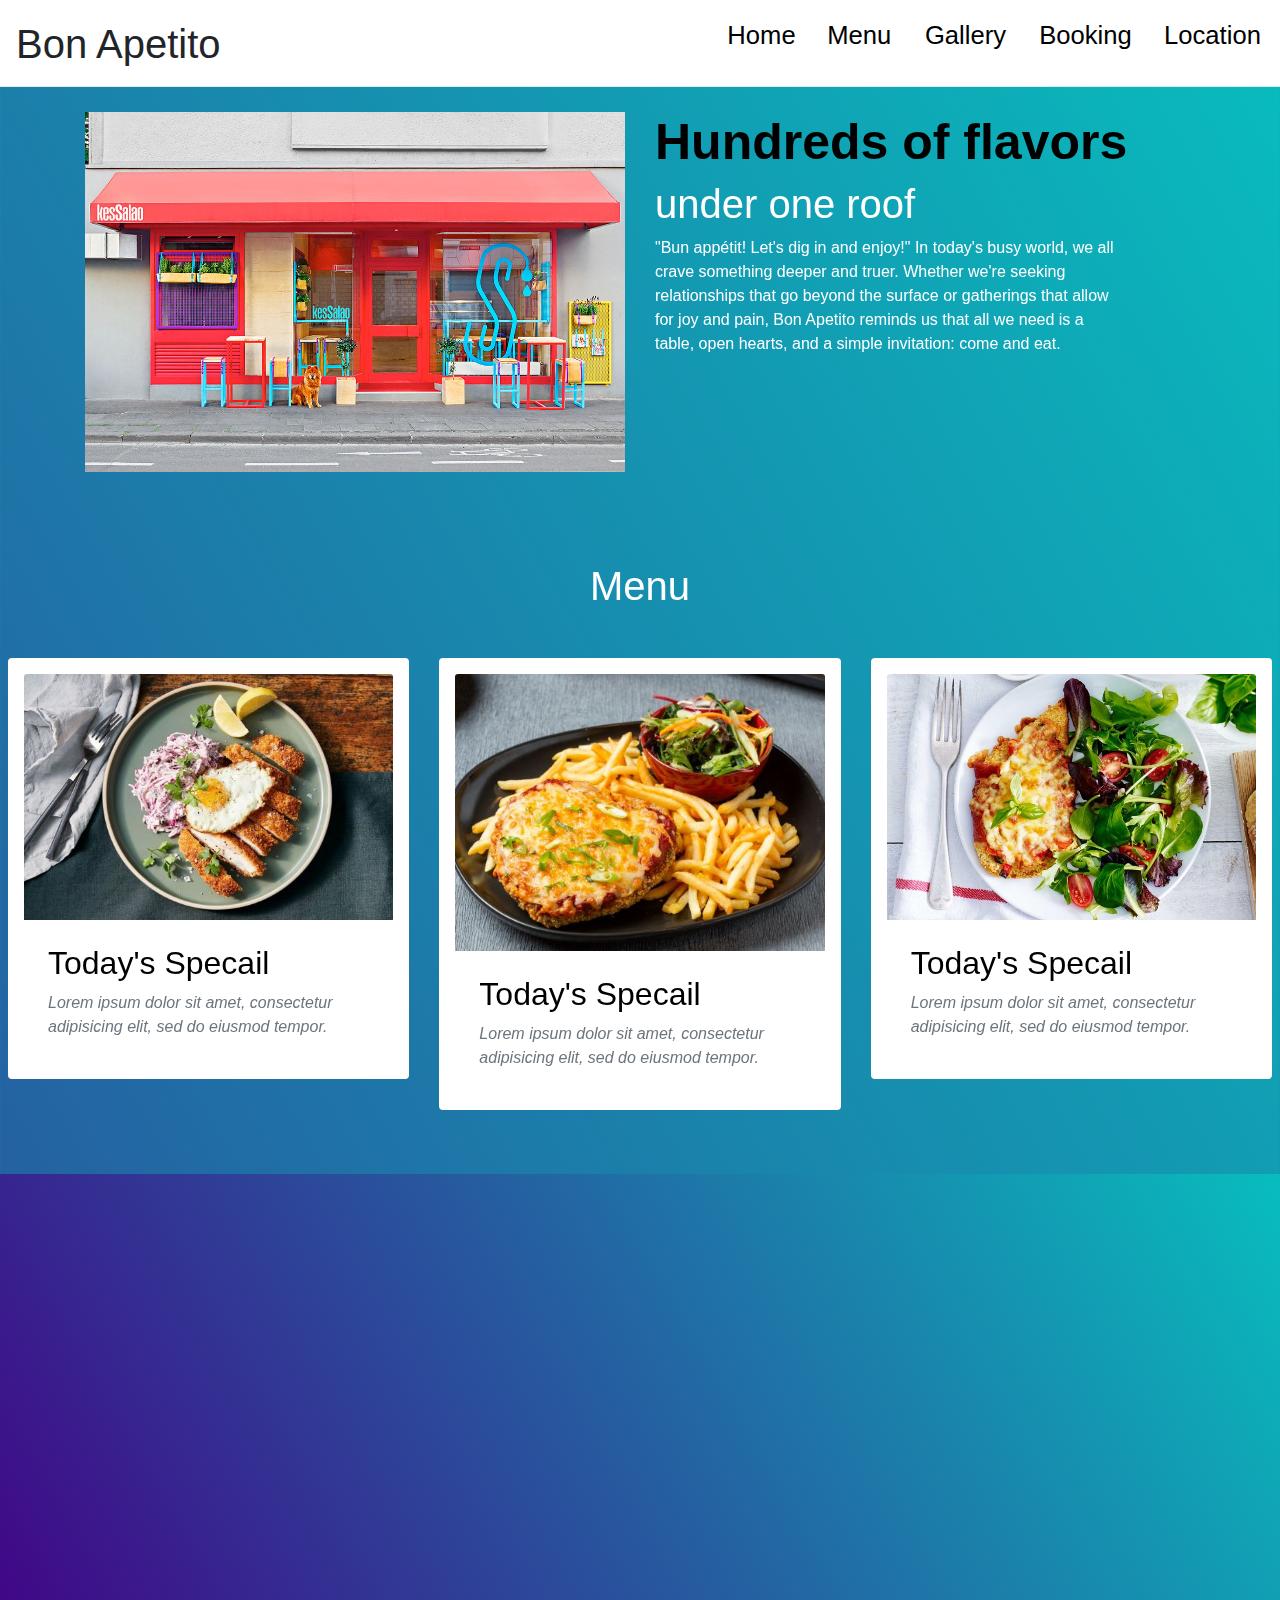
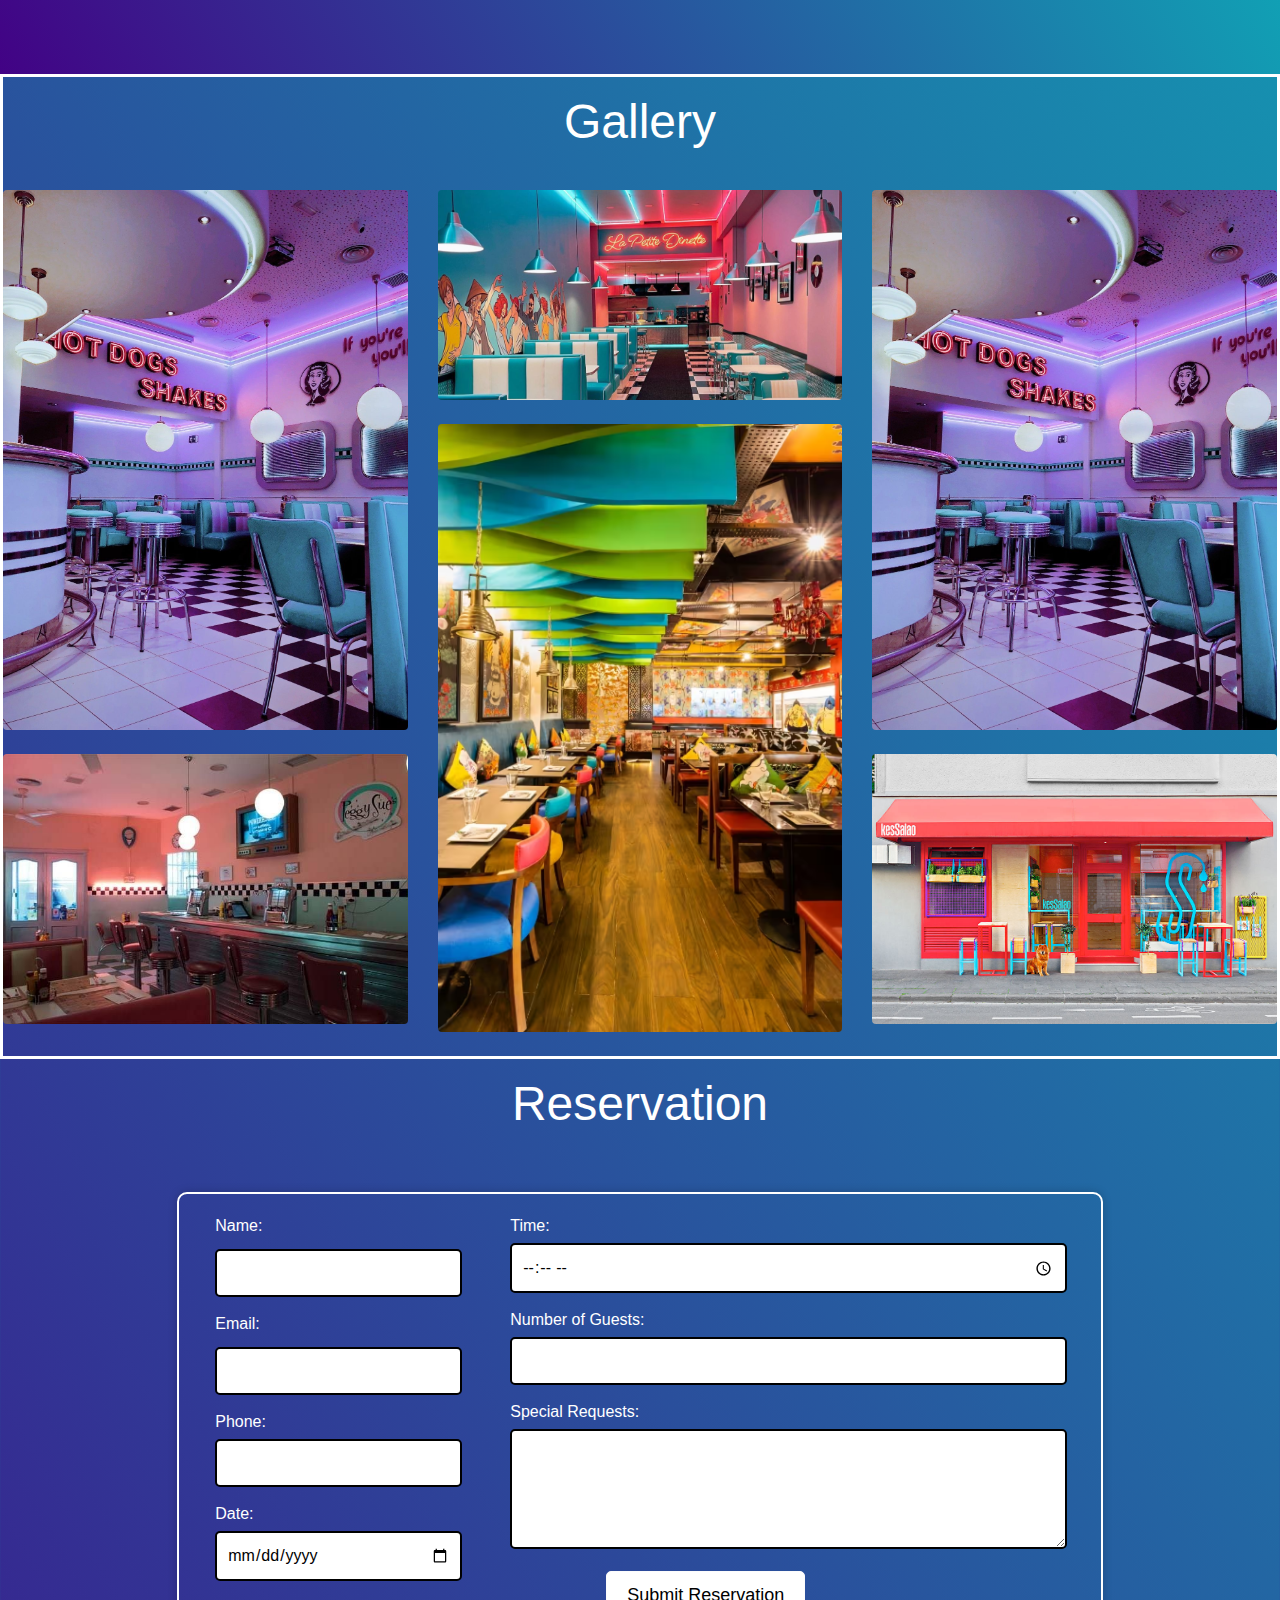
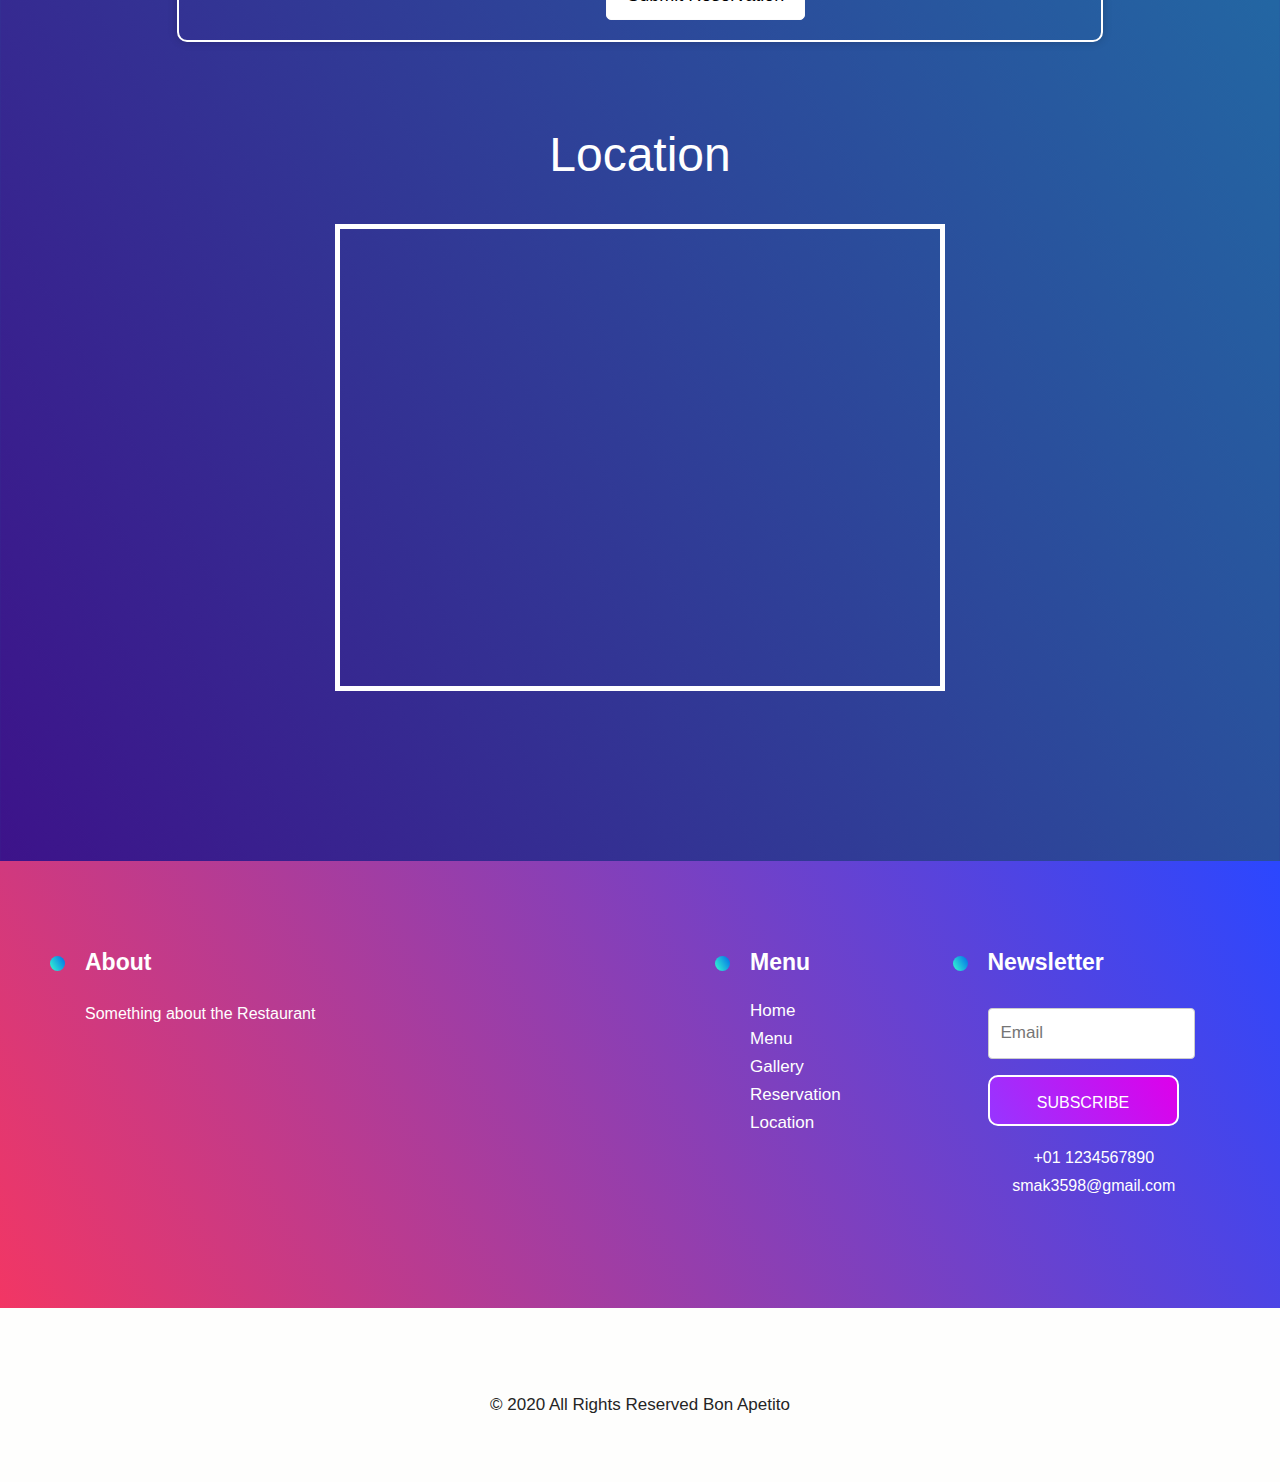
==== commit 3a8b886a: "3rd commit" ====
--- a/index.html
+++ b/index.html
@@ -1,3 +1,4 @@
+
 <!DOCTYPE html>
 <html>
 <head>
@@ -36,86 +37,64 @@
             </div>
         </nav>
 </header>
-<section id="slider_section" class=" slider_section position-relative" style="padding-top: 10rem;height: 100vh;">
-  <div id="carouselExampleIndicators" class="carousel slide" data-ride="carousel">
-
-    <div class="carousel-inner">
-      <div class="carousel-item active">
-        <div class="container-fluid">
-          <div class="row">
-            <div class="col-md-4 offset-md-2">
-              <div class="slider_detail-box">
-                <h1>
-                  Hundreds of flavor
-                  <span>
-                    under one roof
-                  </span>
-                </h1>
-                <p>
-                  "Bun appétit! Let's dig in and enjoy!"
-                  "Step into a world of culinary enchantment at Bon Apetito, where artistry meets flavor. Our chefs craft each dish with precision and creativity, ensuring every bite is a masterpiece. From intimate dinners to celebratory feasts, we create memories one plate at a time. Explore our diverse menu and savor the symphony of tastes that await. Welcome to the heart of gastronomic delight."
+<section id="home" style="padding-top: 7rem;align-items: center;">
+  <!--banner section start -->
+  <div class="banner_section layout_padding">
+    <div class="container">
+      <div id="main_slider" class="carousel slide" data-ride="carousel">
+        <div class="carousel-inner">
+          <div class="carousel-item active">
+            <div class="row">
+              <div class="col-md-6">
+                <div class="image_1"><img src="./assets/Masquespacio-Design-Kessalao-Restaurant-1.jpg"></div>
+              </div>
+              <div class="col-md-6">
+                <h1 class="banner_taital">Hundreds of flavors</h1>
+                <h1 style="color: white;">under one roof</h1>
+                <p class="banner_text"> "Bun appétit! Let's dig in and enjoy!"
+                  In today's busy world, we all crave something deeper and truer. Whether we're seeking relationships that go beyond the surface or gatherings that allow for joy and pain, Bon Apetito reminds us that all we need is a table, open hearts, and a simple invitation: come and eat.
                 </p>
-                <div class="btn-box">
-                  <a href="" class="btn-1">
-                    Sign Up
-                  </a>
-                  <a href="" class="btn-2">
-                    Subscribe
-                  </a>
-                </div>
+                
               </div>
             </div>
-            <div class="col-md-6">
-              <div class="slider_img-box">
-                <img src="./assets/instagrammable-dinner-most.jpg" alt="">
+          </div>
+          <div class="carousel-item">
+            <div class="row">
+              <div class="col-md-6">
+                <div class="image_1"><img src="./assets/Masquespacio-Design-Kessalao-Restaurant-1.jpg"></div>
+              </div>
+              <div class="col-md-6">
+                <h1 class="banner_taital">Hundreds of flavors</h1>
+                <h1 style="color: white;">under one roof</h1>
+                <p class="banner_text">It is a long established fact that a reader will be distracted by the readable content of a page when looking at its layout. The point of using Lorem</p>
+
               </div>
             </div>
           </div>
+          <div class="carousel-item">
+            <div class="row">
+              <div class="col-md-6">
+                <div class="image_1"><img src="./assets/Masquespacio-Design-Kessalao-Restaurant-1.jpg"></div>
+              </div>
+              <div class="col-md-6">
+                <h1 class="banner_taital">Hundreds of flavors</h1>
+                <h1 style="color: white;">under one roof</h1>
+                <p class="banner_text">It is a long established fact that a reader will be distracted by the readable content of a page when looking at its layout. The point of using Lorem</p>
+               
+              </div>
+            </div>
+          </div>
         </div>
       </div>
-      <div class="carousel-item">
-        <div class="container-fluid">
-          <div class="row">
-            <div class="col-md-4 offset-md-2">
-              <div class="slider_detail-box">
-                <h1>
-                  Hundreds of flavor
-                  <span>
-                    under one roof
-                  </span>
-                </h1>
-                <p>
-                  "Bun appétit! Let's dig in and enjoy!"
-                  "Step into a world of culinary enchantment at Bon Apetito, where artistry meets flavor. Our chefs craft each dish with precision and creativity, ensuring every bite is a masterpiece. From intimate dinners to celebratory feasts, we create memories one plate at a time. Explore our diverse menu and savor the symphony of tastes that await. Welcome to the heart of gastronomic delight."
-                </p>
-                <div class="btn-box">
-                  <a href="" class="btn-1">
-                    Buy now
-                  </a>
-                  <a href="" class="btn-2">
-                    Contact
-                  </a>
-                </div>
-              </div>
-            </div>
-            <div class="col-md-6">
-              <div class="slider_img-box">
-                <img src="./assets/instagrammable-dinner-most.jpg" alt="">
-              </div>
-            </div>
-          </div>
-        </div>
-      </div>
-    </div>
-  </div>
-
+    </div>
+  </div>
 </section>
 <section id="menu">
 <h1 class="menuh">Menu</h1>
-<div class="row py-5">
+<div class="row py-5" style="padding: 8px;">
     <div class="col-lg-4">
       <figure class="rounded p-3 bg-white shadow-sm">
-        <img src="./assets/fresh-pasta-with-hearty-bolognese-parmesan-cheese-generated-by-ai_188544-9469.avif" alt="" class="w-100 card-img-top">
+        <img src="./assets/image22.jpg" alt="" class="w-100 card-img-top">
         <figcaption class="p-4 card-img-bottom">
           <h2 class="caption">Today's Specail</h2>
           <p class="mb-0 text-small text-muted font-italic">Lorem ipsum dolor sit amet, consectetur adipisicing elit, sed do eiusmod tempor.</p>
@@ -124,7 +103,7 @@
     </div>
     <div class="col-lg-4">
       <figure class="rounded p-3 bg-white shadow-sm">
-        <img src="./assets/fresh-pasta-with-hearty-bolognese-parmesan-cheese-generated-by-ai_188544-9469.avif" alt="" class="w-100 card-img-top">
+        <img src="./assets/image44.jpg" alt="" class="w-100 card-img-top">
         <figcaption class="p-4 card-img-bottom">
             <h2 class="caption">Today's Specail</h2>
           <p class="mb-0 text-small text-muted font-italic">Lorem ipsum dolor sit amet, consectetur adipisicing elit, sed do eiusmod tempor.</p>
@@ -133,7 +112,7 @@
     </div>
     <div class="col-lg-4">
       <figure class="rounded p-3 bg-white shadow-sm">
-        <img src="./assets/fresh-pasta-with-hearty-bolognese-parmesan-cheese-generated-by-ai_188544-9469.avif" alt="" class="w-100 card-img-top">
+        <img src="./assets/image33.jpeg" alt="" class="w-100 card-img-top">
         <figcaption class="p-4 card-img-bottom">
             <h2 class="caption">Today's Specail</h2>
           <p class="mb-0 text-small text-muted font-italic">Lorem ipsum dolor sit amet, consectetur adipisicing elit, sed do eiusmod tempor.</p>
@@ -282,11 +261,11 @@
   </div>
   <!-- Gallery -->
 </section>
-<section id="reservation">
+<section id="Reservation">
 <h1 class="galh">Reservation</h1>
 <div class="container1">
     
-    <form action="connect.php" method="post" id="reservation-form">
+    <form action="test.php" method="POST" id="reservation-form">
         <div class="form1">
         <label for="name">Name:</label>
         <input type="text" id="name" name="name" required>
@@ -310,7 +289,7 @@
         <label for="special-requests">Special Requests:</label>
         <textarea id="special-requests" name="special-requests" rows="4"></textarea>
 
-        <button type="submit" class="btn">Submit Reservation</button>
+        <button type="submit" name="submit" class="btn">Submit Reservation</button>
     </div>
     </form>
   </div>
--- a/style.css
+++ b/style.css
@@ -7,6 +7,8 @@
 .header{
     position: fixed;
     z-index: 100;
+    overflow-x: hidden;
+    width:fit-content;
 }
 .demo{
     z-index: 1;
@@ -19,6 +21,8 @@
     background: linear-gradient(60deg, #420285, #08BDBD);
   margin: 0;
   font-family: Arial, Helvetica, sans-serif;
+  overflow-x: hidden;
+ 
 }
 @import url('https://fonts.googleapis.com/css2?family=Roboto:ital,wght@0,500;1,400&display=swap');
 
@@ -51,7 +55,9 @@
 .hamburger {
     display: none;
 }
-
+.slider_section{
+  height: fit-content;
+}
 .bar {
     display: block;
     width: 25px;
@@ -105,29 +111,69 @@
   }
  
 }
-.home{
-  height: 500px;
-  width: fit-content;
-
-}
+
+.banner_section {
+  width: 100%;
+  float: left;
+  padding-bottom: 90px;
+}
+.image_1{
+  width: 100%;
+  float: left;
+}
+.banner_taital{
+  width: 100%;
+  float: left;
+  font-size: 50px;
+  color: #000;
+  font-weight: bold;
+}
+.banner_text {
+  width: 85%;
+  float: left;
+  font-size: 16px;
+  color: #ffffff;
+  margin-left: 0px;
+}
+
+#main_slider .carousel-control-prev:hover, #main_slider .carousel-control-next:hover, #main_slider .carousel-control-prev:focus, #main_slider .carousel-control-next:focus {
+
+  color: #000;
+}
+
+#main_slider a.carousel-control-next {
+  position: absolute;
+  left: 0px;
+  top: 100%;
+}
+#main_slider .carousel-control-prev, #main_slider .carousel-control-next {
+  width: 65px;
+  height: 65px;
+  background: #252525;
+  opacity: 1;
+  font-size: 30px;
+  color: #000;
+  border-radius: 100%;
+}
+
+#main_slider a.carousel-control-prev {
+  position: absolute;
+  left: -85px;
+  top: 100%;
+  background-color: #252525;
+}
+
+
 /*menu*/
-.menu{
-    margin-left: 15%;
-    display: flex;
-    flex-direction: row;
-    gap: 15%;
-    margin-right: 10%;
-    color: #ffffff;
-    background-color: rgb(0, 0, 0);
-}
 #menu{
     color: #ffffff;
-
+    position: relative;
 }
 .menuh{
     padding-top: 2rem;
     margin-bottom: 0;
     text-align: center;
+    position: relative;
 }
 .caption{
     color: #000000;
@@ -243,10 +289,7 @@
 padding-top: 1rem;
 }
 
-/*reservation*/
-#reservation{
-    padding: 10px;
-}
+
 
 .caption-1 figcaption {
     position: absolute;
@@ -261,7 +304,6 @@
     left: 10%;
     background: rgba(255, 255, 255, 0.6);
   }
-  
   .caption-3 figcaption {
     position: absolute;
     bottom: 0;
@@ -274,16 +316,17 @@
   .loc-div{
    display: flex;
    align-items: center;
+   padding: 7px;
   }
   #location{
     display: flex;
-    margin: 0; /* Set a minimum height to cover the viewport */
-    position: relative; /* Position the hero section relative to the body */
+    margin: 0;
     overflow: hidden;
     align-items: center;
     justify-content: space-around;
     padding-bottom: 5rem;
     width: 100%;
+    height: fit-content;
     padding-top: 3rem;
     flex-direction: column;
 }
@@ -728,4 +771,6 @@
     .carousel-indicators .active {
       background-color: #010106;
     }
+    
+
     --- a/mediaqueries.css
+++ b/mediaqueries.css
@@ -9,6 +9,9 @@
         padding-top: 10px;
         padding-bottom: 13px;
     }
+  .hamburger{
+    margin-right: 1rem;
+  }
     #reservation{
         height: 110vh;
     }
@@ -169,7 +172,7 @@
       }
     
       
-      @media (max-width: 360px) {
+      @media (max-width: 370px) {
         .btn-box {
           display: flex;
           flex-direction: column;
@@ -179,5 +182,144 @@
           margin-bottom: 10px;
           margin-right: 0;
         }
-      }
-      +        .slider_section{
+          height: 150vh;
+          
+        }
+        
+        #reservation-form {
+   
+          padding: 10px;
+          border-radius: 20px;
+          box-shadow: 0 0 10px rgba(0, 0, 0, 0.2);
+          width: 100%;
+          margin: 0 auto;
+          display: flex;
+          border: 2px solid #ffffff; /* Add this line to set the border */
+          border-radius: 10px; /* Optional: Add border radius */
+          padding-right: 50px;
+          background-color: #263a97;
+      }
+      
+      #reservation-form label {
+          display: block;
+          margin-bottom: 5px;
+          margin-left: 1rem;
+          color: white;
+          font-family:'Segoe UI', Tahoma, Geneva, Verdana, sans-serif;
+      }
+      
+      #reservation-form input[type="text"],
+      #reservation-form input[type="email"],
+      #reservation-form input[type="tel"],
+      #reservation-form input[type="date"],
+      #reservation-form input[type="time"],
+      #reservation-form input[type="number"],
+      #reservation-form textarea {
+          width: 100%;
+          padding: 10px;
+          margin-bottom: 15px;
+          border: 2px solid #000000;
+          border-radius: 5px;
+          margin-left: 1rem;
+          font-size: 16px;
+         
+      }
+      
+      #reservation-form button {
+          background-color: #ffffff;
+          color: #000000;
+          border: none;
+          padding: 10px 20px;
+          font-size: 18px;
+          cursor: pointer;
+          border-radius: 5px;
+          transition: background-color 0.3s ease;
+          margin-left: 2rem;
+          border: #fcfcfc solid 1px;
+      }
+      
+      #reservation-form button:hover {
+          background-color: #000000;
+          color: #ffffff;
+      border: #fcfcfc solid 1px;
+      
+      }
+      input[type=text],input[type=email],input[type=datetime-local] ,textarea {
+        width: 100%;
+        padding: 12px;
+        border: 1px solid #ccc;
+        border-radius: 4px;
+        box-sizing: border-box;
+        margin-top: 6px;
+        margin-bottom: 16px;
+        resize: vertical;
+      }
+      
+      input[type=submit] {
+        background-color: #000000;
+        color: white;
+        padding: 12px 20px;
+        border: none;
+        border-radius: 4px;
+        cursor: pointer;
+        font-size: 15px;
+       margin-left: 40%;;
+      }
+      
+      input[type=submit]:hover {
+        background-color: #a2a9a2;
+        color: #000000;
+      }
+      .container1{
+        background: linear-gradient( #0069ea);
+        width: 100;
+      }
+      .nav-menu {
+        position: fixed;
+        left: -100%;
+        top: 4.6rem;
+        flex-direction: column;
+        background-color: #fff;
+        width: 100%;
+        border-radius: 10px;
+        text-align: center;
+        transition: 0.3s;
+        box-shadow:0 10px 27px rgba(0, 0, 0, 0.05);
+        z-index: 1001;
+        height: 370px;    
+    }
+    #location{
+      padding-top: 8rem;
+    }
+    .loc-map{
+      width: 300px;
+    }
+    .iframe{
+      width: 294px;
+    }
+      }
+      @media (max-width: 768px){
+        .nav-menu{
+          height: 370px;
+        }
+      }
+      @media(max-width:415px){
+        .loc-map{
+          width: 300px;
+        }
+        .iframe{
+          width: 294px;
+        }
+      }
+      @media(max-width:1060){
+        .home-d{
+          display: flex;
+          padding: 3rem;
+        flex-direction:column;
+        gap: 1rem;
+        }
+        .hp{
+          color: white;
+        }
+      }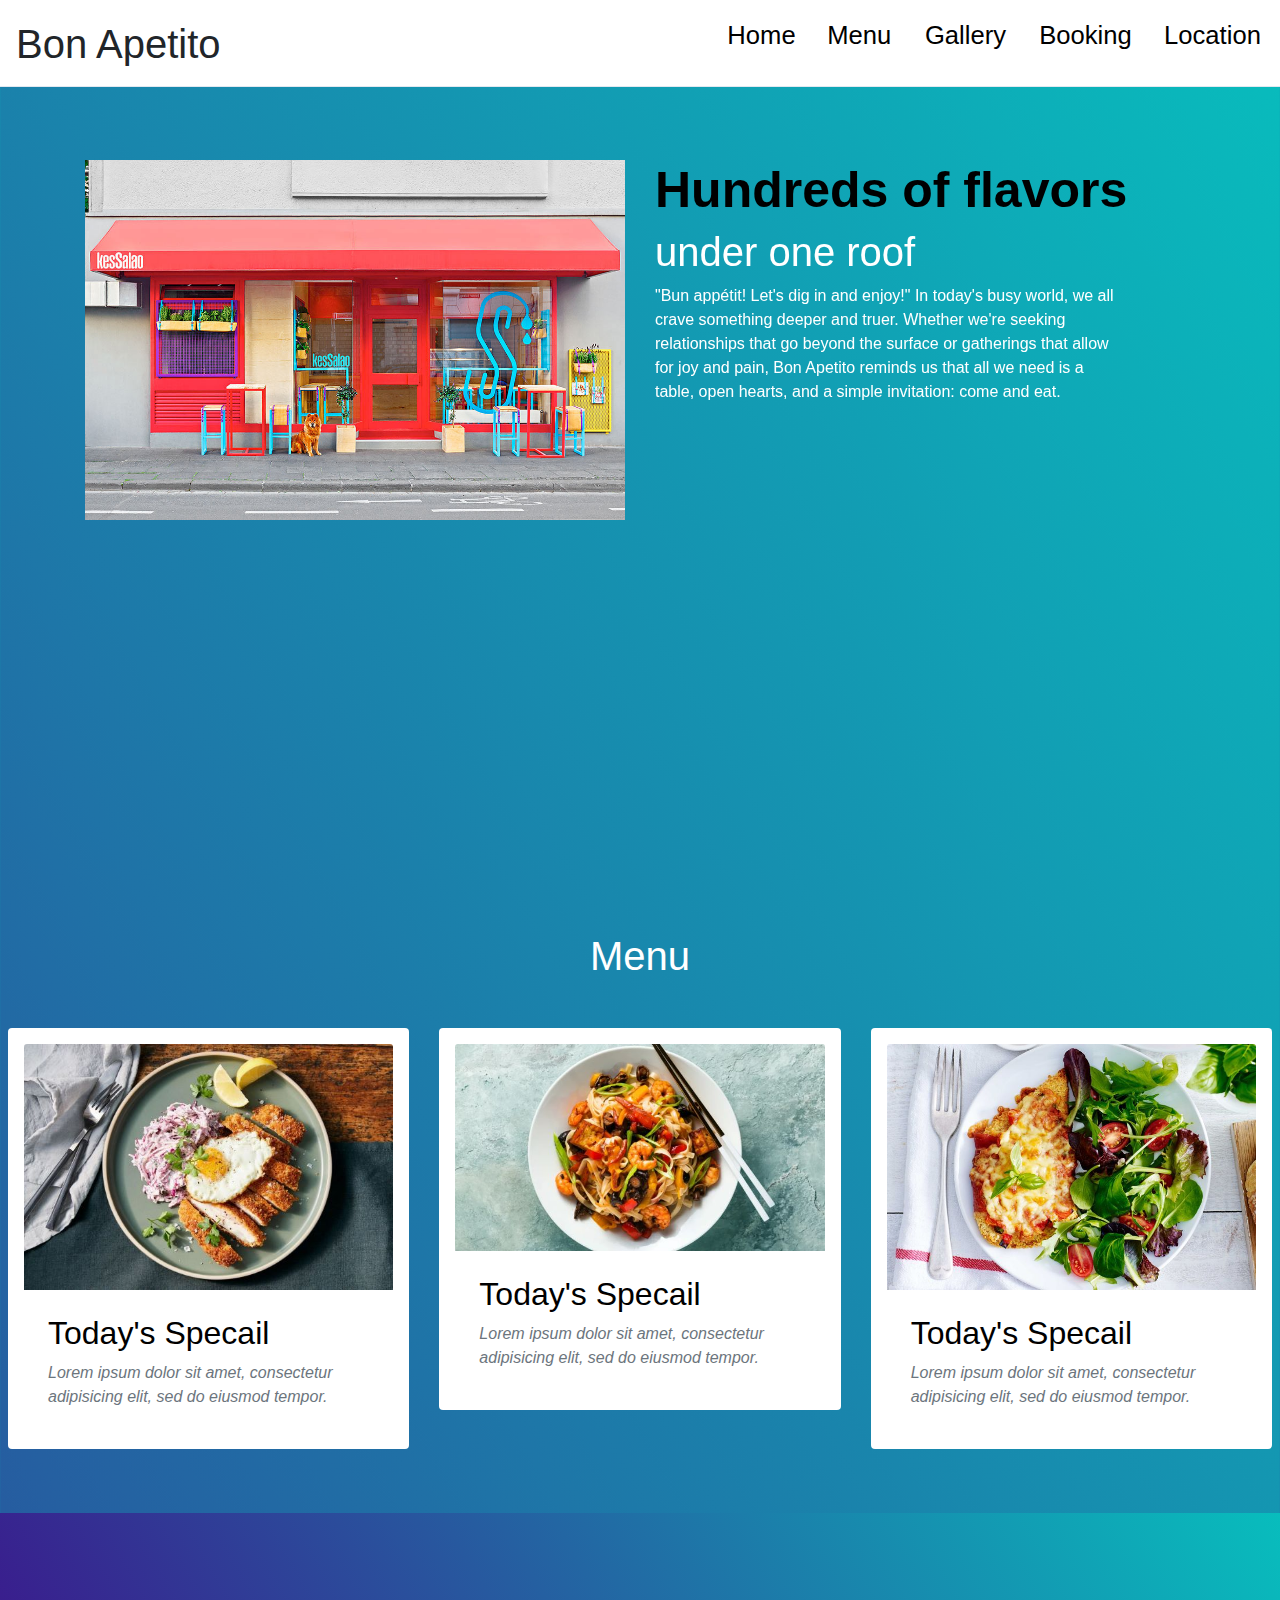
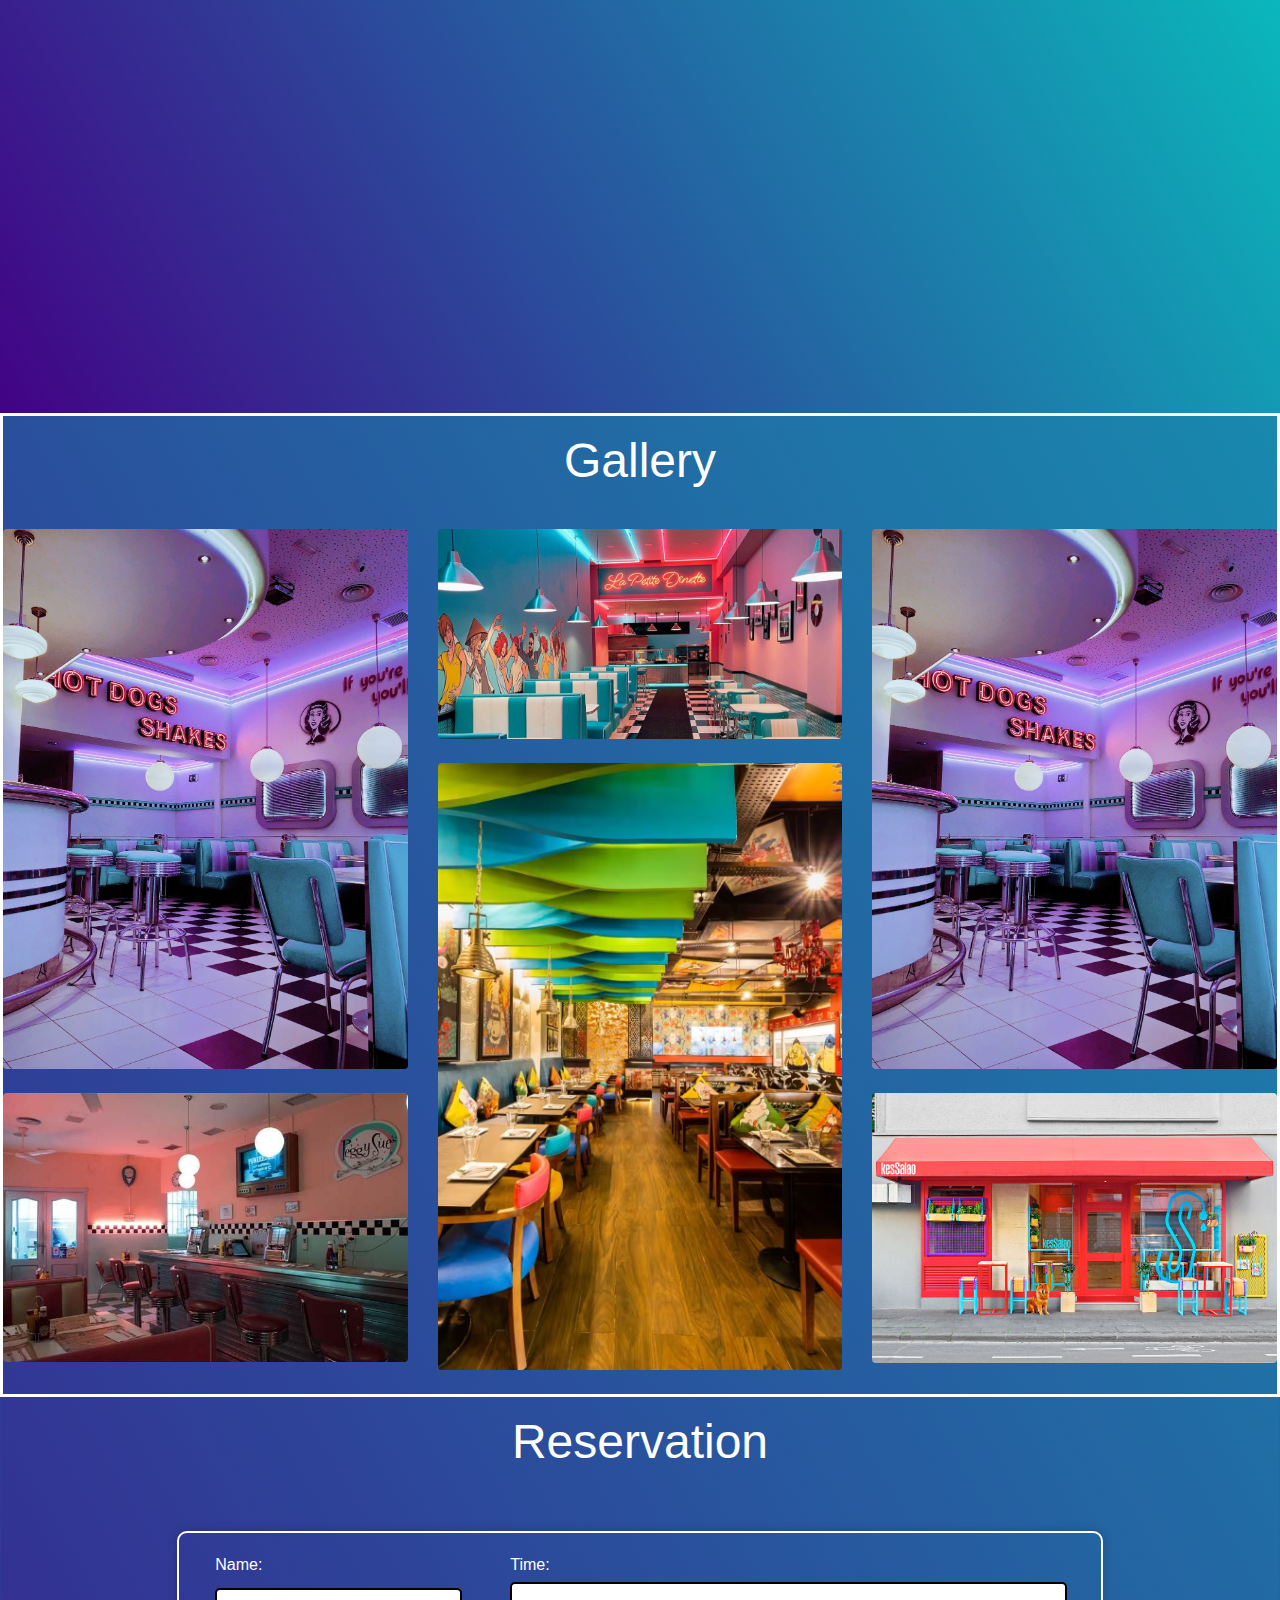
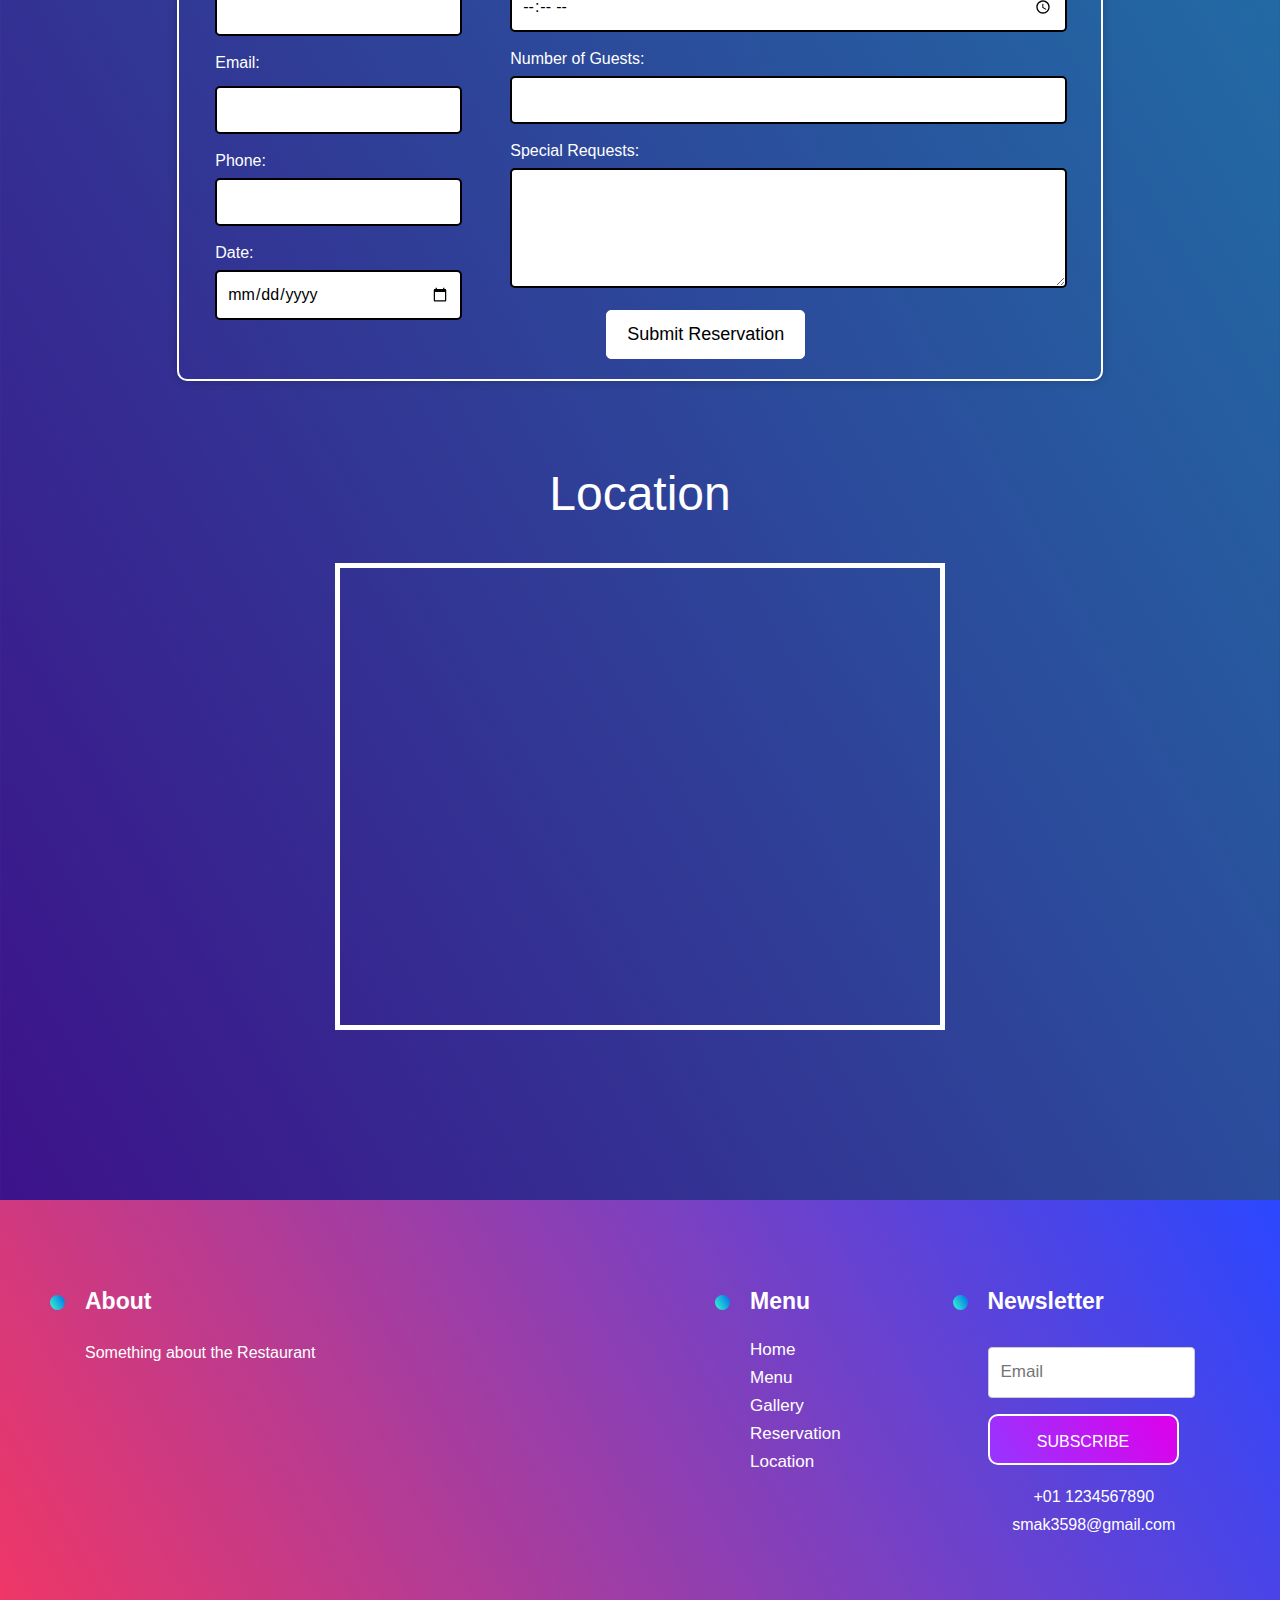
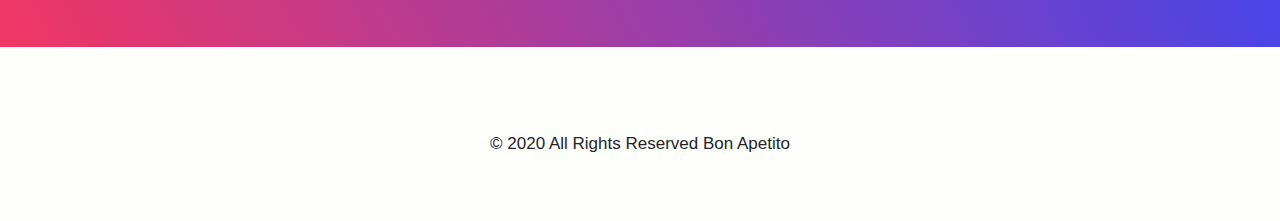
==== commit 6cf5c044: "frontend final" ====
--- a/index.html
+++ b/index.html
@@ -15,7 +15,7 @@
             <h1 class="logo">Bon Apetito</h1>
             <ul class="nav-menu">
               <li class="nav-item">
-                <a href="#slider_section" class="nav-link">Home</a>
+                <a href="#home" class="nav-link">Home</a>
             </li>
                 <li class="nav-item">
                     <a href="#menu" class="nav-link">Menu</a>
@@ -24,7 +24,7 @@
                     <a href="#gallery" class="nav-link">Gallery</a>
                 </li>
                 <li class="nav-item">
-                    <a href="#reservation"class="nav-link">Booking</a>
+                    <a href="#Reservation"class="nav-link">Booking</a>
                 </li>
                 <li class="nav-item">
                     <a href="#location" class="nav-link">Location</a>
@@ -37,7 +37,7 @@
             </div>
         </nav>
 </header>
-<section id="home" style="padding-top: 7rem;align-items: center;">
+<section id="home" style="padding-top: 10rem;align-items: center;height: 100vh;">
   <!--banner section start -->
   <div class="banner_section layout_padding">
     <div class="container">
@@ -90,7 +90,7 @@
   </div>
 </section>
 <section id="menu">
-<h1 class="menuh">Menu</h1>
+<h1  class="menuh">Menu</h1>
 <div class="row py-5" style="padding: 8px;">
     <div class="col-lg-4">
       <figure class="rounded p-3 bg-white shadow-sm">
@@ -103,7 +103,7 @@
     </div>
     <div class="col-lg-4">
       <figure class="rounded p-3 bg-white shadow-sm">
-        <img src="./assets/image44.jpg" alt="" class="w-100 card-img-top">
+        <img src="./assets/1296x728-header.jpg" alt="" class="w-100 card-img-top">
         <figcaption class="p-4 card-img-bottom">
             <h2 class="caption">Today's Specail</h2>
           <p class="mb-0 text-small text-muted font-italic">Lorem ipsum dolor sit amet, consectetur adipisicing elit, sed do eiusmod tempor.</p>
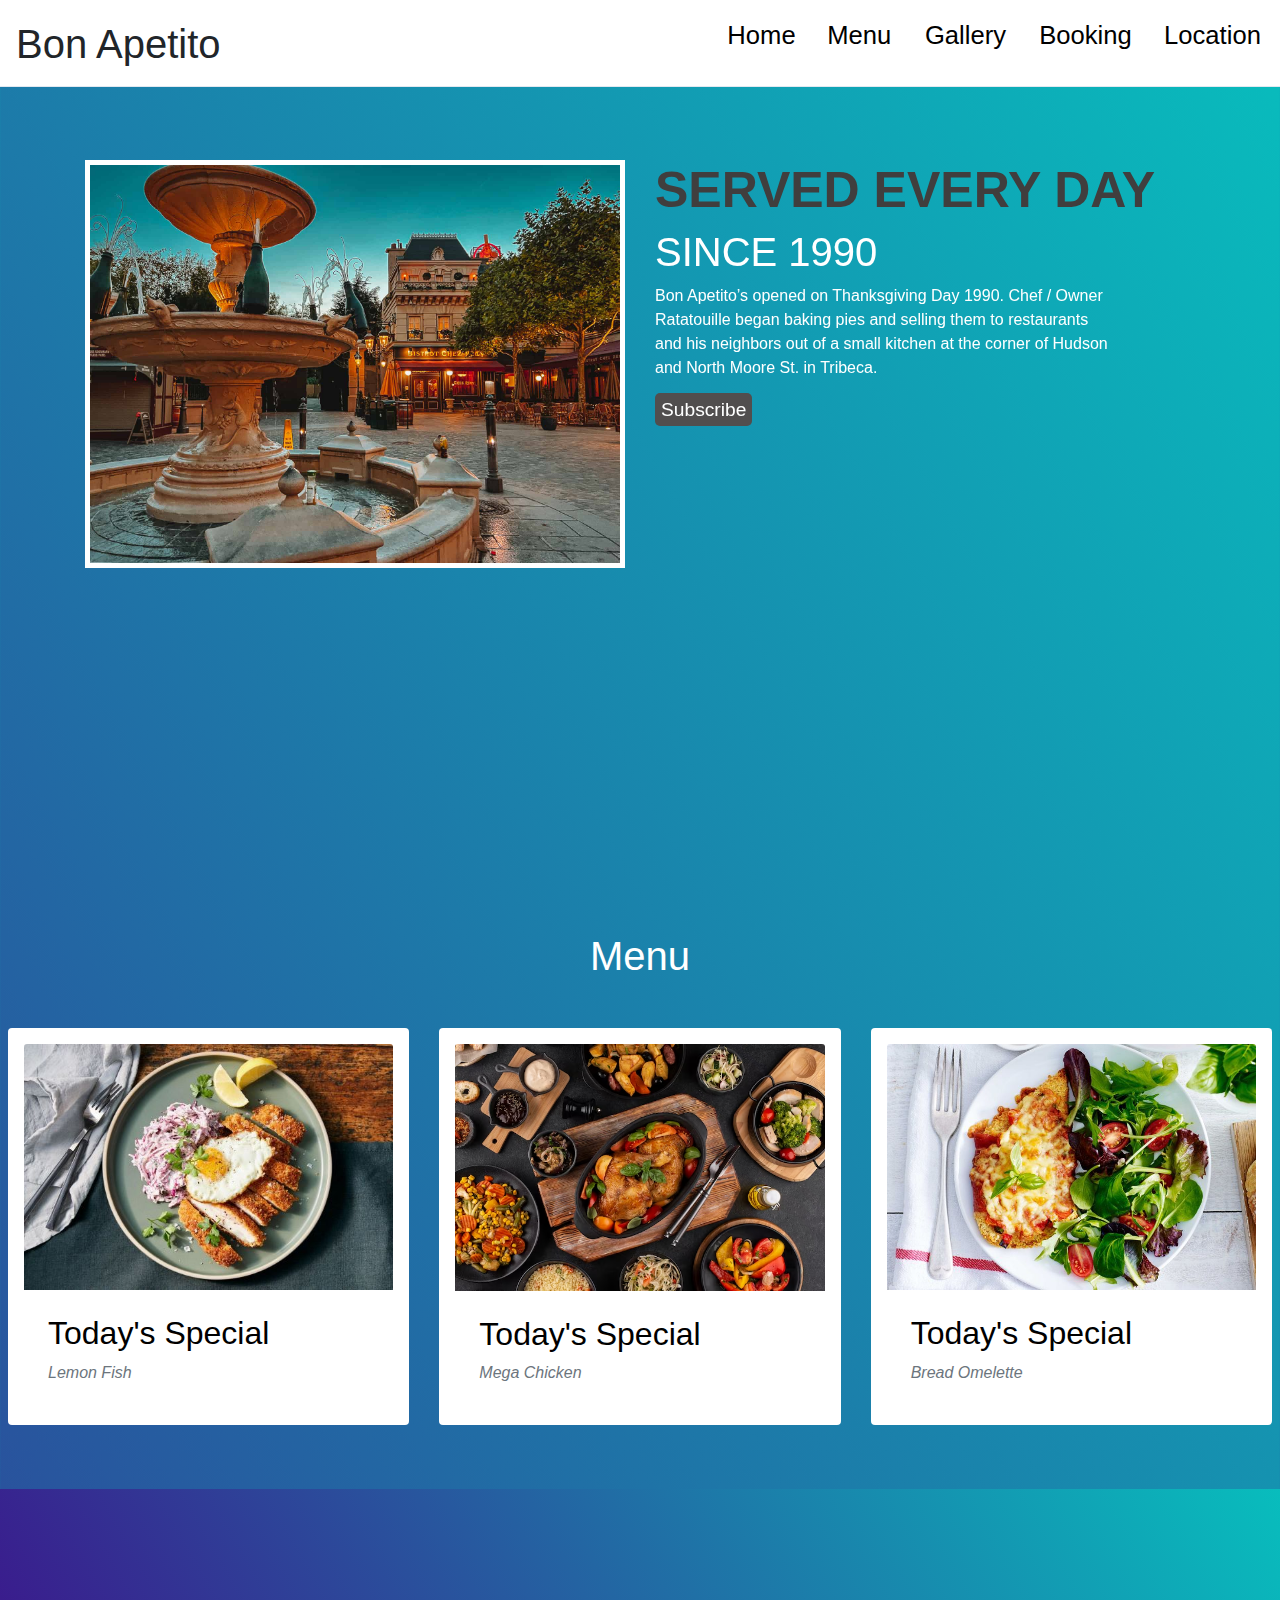
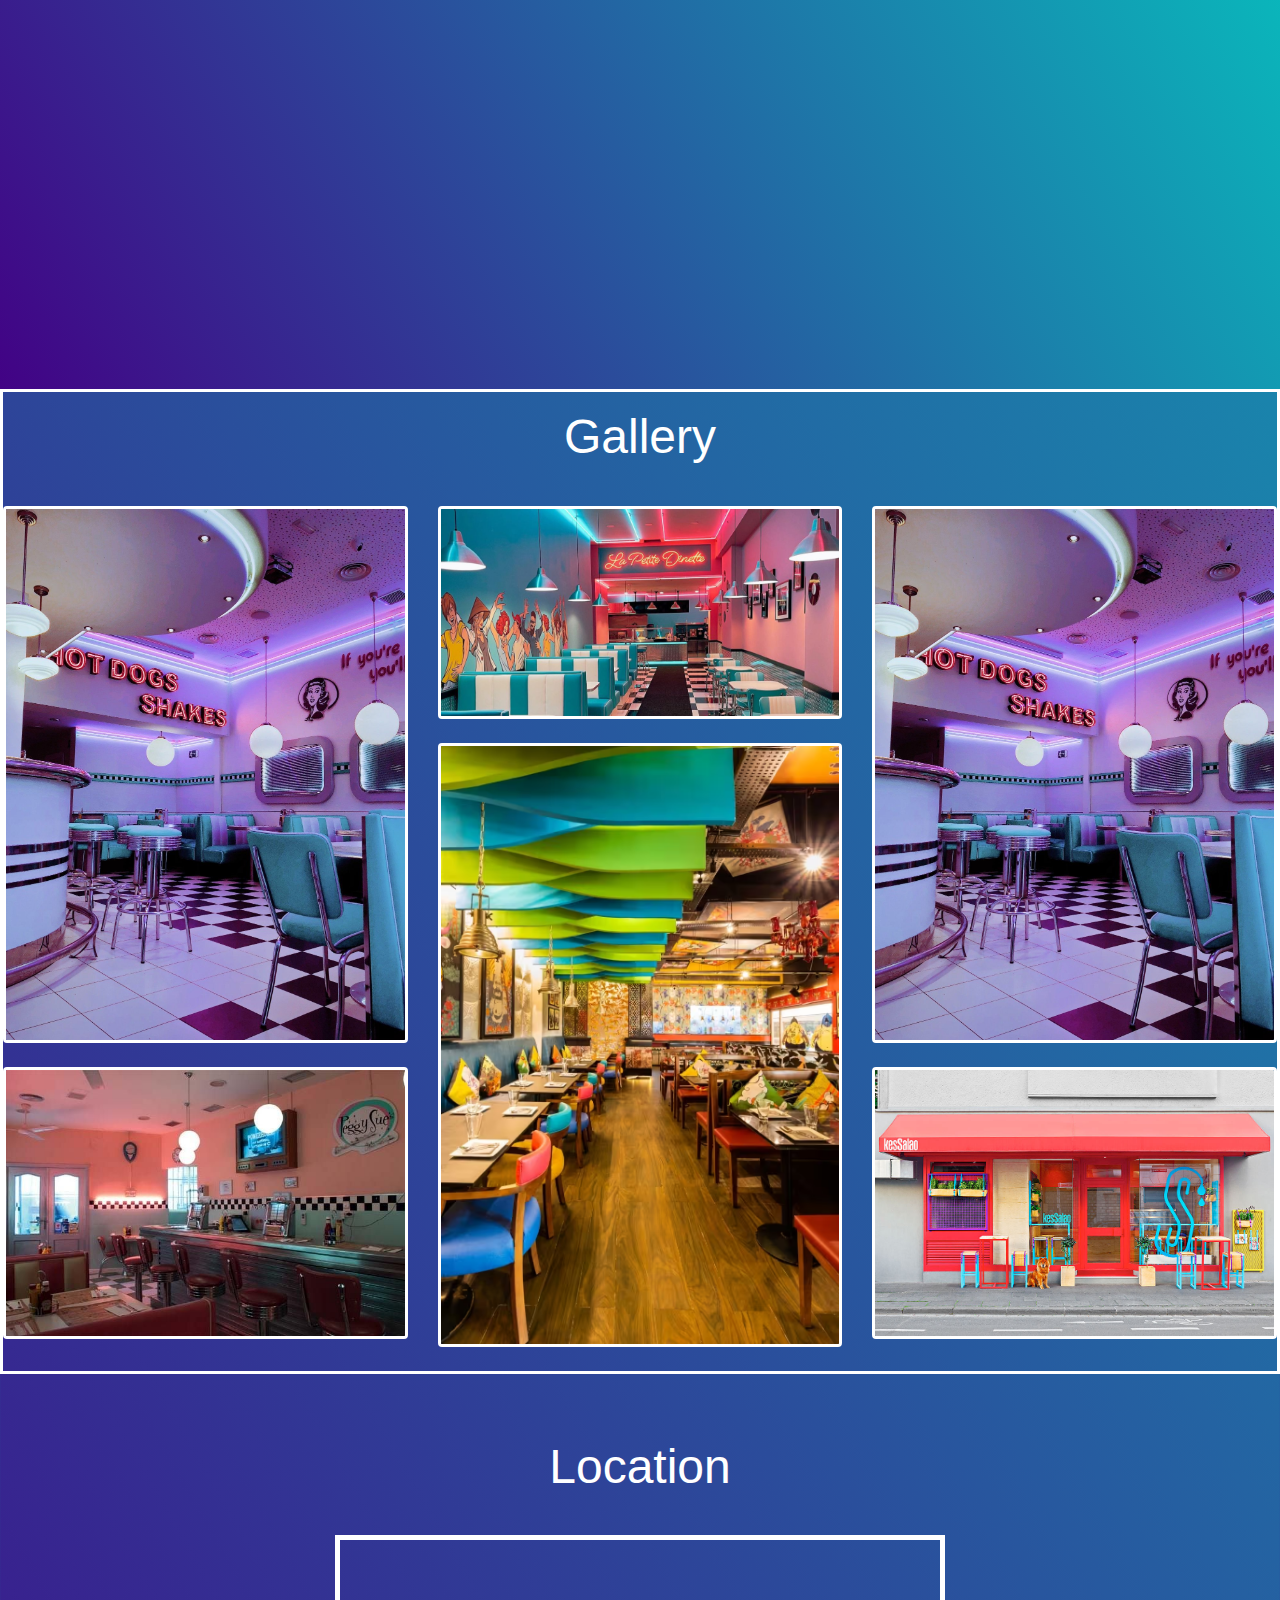
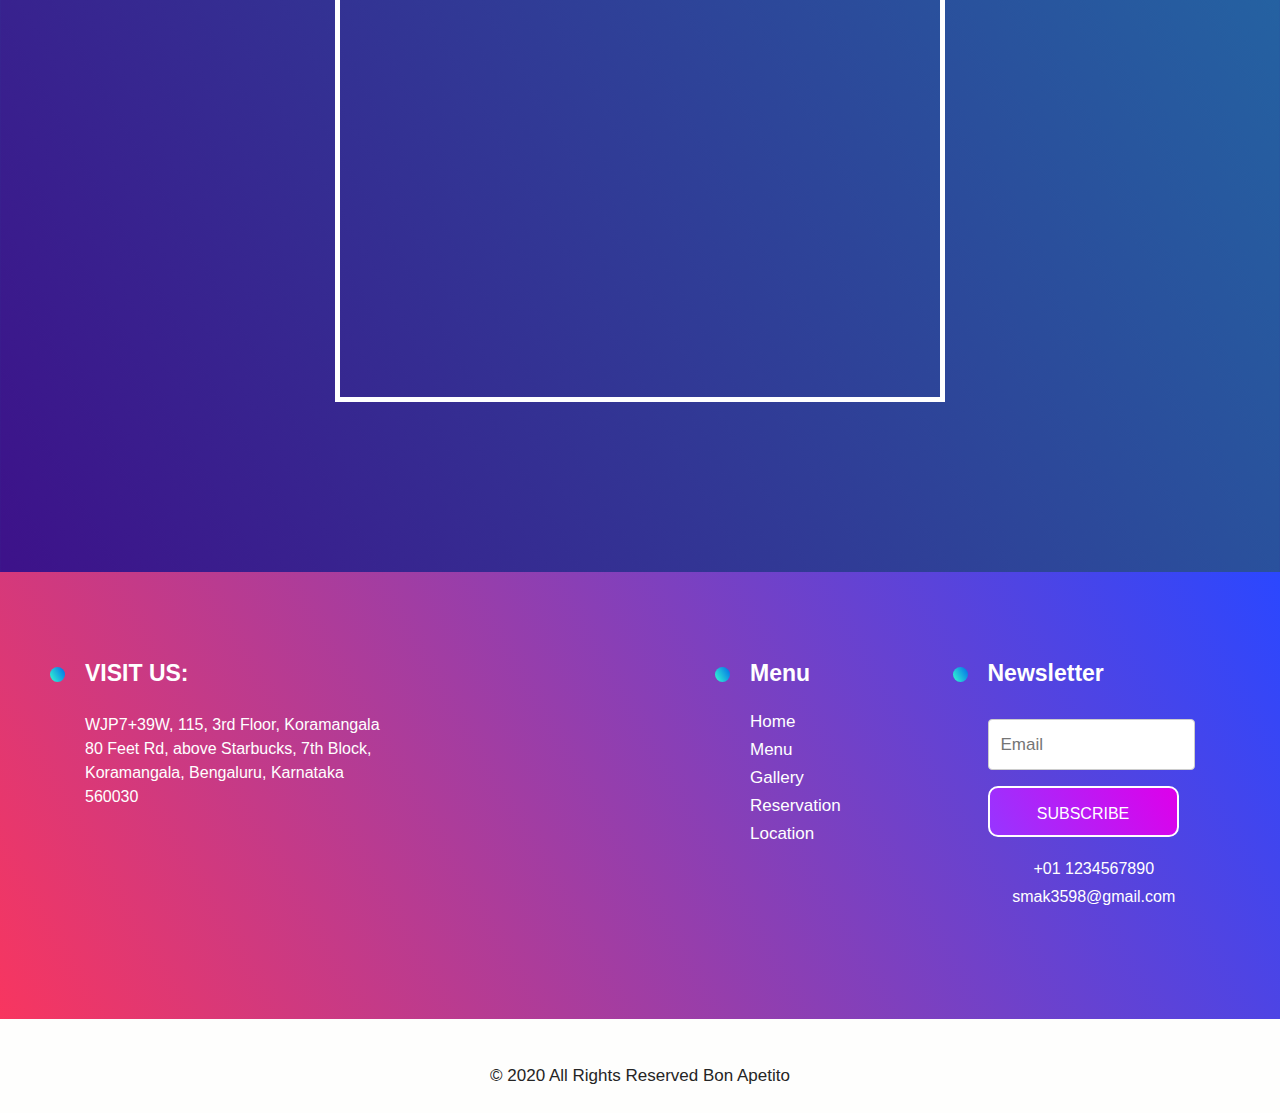
==== commit 93ad645d: "images update" ====
--- a/index.html
+++ b/index.html
@@ -18,13 +18,13 @@
                 <a href="#home" class="nav-link">Home</a>
             </li>
                 <li class="nav-item">
-                    <a href="#menu" class="nav-link">Menu</a>
+                    <a href="menu.html" class="nav-link">Menu</a>
                 </li>
                 <li class="nav-item">
                     <a href="#gallery" class="nav-link">Gallery</a>
                 </li>
                 <li class="nav-item">
-                    <a href="#Reservation"class="nav-link">Booking</a>
+                    <a href="reservation.html"class="nav-link">Booking</a>
                 </li>
                 <li class="nav-item">
                     <a href="#location" class="nav-link">Location</a>
@@ -37,7 +37,7 @@
             </div>
         </nav>
 </header>
-<section id="home" style="padding-top: 10rem;align-items: center;height: 100vh;">
+<section id="home" style="padding-top: 10rem;align-items: center;min-height: 100vh;">
   <!--banner section start -->
   <div class="banner_section layout_padding">
     <div class="container">
@@ -45,50 +45,60 @@
         <div class="carousel-inner">
           <div class="carousel-item active">
             <div class="row">
-              <div class="col-md-6">
-                <div class="image_1"><img src="./assets/Masquespacio-Design-Kessalao-Restaurant-1.jpg"></div>
+              <div class="col-md-6 button">
+                <div class="image_1"><img src="./assets/Disneyland-Paris-Bistrot-Chez-Remy-Review-4.jpg"style="padding: 5px;"> </div>
+              </div>
+              <div class="col-md-6">
+                <h1 class="banner_taital ch">SERVED EVERY DAY </h1>
+                <h1 style="color: white;">SINCE 1990</h1>
+                <p class="banner_text">
+
+                  Bon Apetito’s opened on Thanksgiving Day 1990. Chef / Owner Ratatouille began baking pies and selling them to restaurants and his neighbors out of a small kitchen at the corner of Hudson and North Moore St. in Tribeca.
+                  
+                </p>
+                <div style="margin-top:6px ;">
+                  <a href="#footer" class="btnh">Subscribe</a>
+                </div>
+              </div>
+            </div>
+          </div>
+          <div class="carousel-item">
+            <div class="row">
+              <div class="col-md-6">
+                <div class="image_1"><img src="./assets/rat.webp"style="padding: 5px;"></div>
+              </div>
+              <div class="col-md-6">
+                <h1 class="banner_taital">Worlds Best Chefs</h1>
+                <h1 style="color: white;">are at your service</h1>
+                <p class="banner_text">"Chefs don't make mistakes; they make new dishes." They genuinely enjoy the whole process of procuring, preparing, cooking and serving food and designing the menus</p>
+                <div style="margin-top:6px ;">
+                  <a href="#footer" class="btnh">Subscribe</a>
+                </div>
+              </div>
+            </div>
+          </div>
+          <div class="carousel-item">
+            <div class="row">
+              <div class="col-md-6">
+                <div class="image_1"><img src="./assets/restaurant-neon-sign-ideas-11.webp" style="padding: 5px;"></div>
               </div>
               <div class="col-md-6">
                 <h1 class="banner_taital">Hundreds of flavors</h1>
                 <h1 style="color: white;">under one roof</h1>
-                <p class="banner_text"> "Bun appétit! Let's dig in and enjoy!"
-                  In today's busy world, we all crave something deeper and truer. Whether we're seeking relationships that go beyond the surface or gatherings that allow for joy and pain, Bon Apetito reminds us that all we need is a table, open hearts, and a simple invitation: come and eat.
-                </p>
-                
+                <p class="banner_text">Variety is what I would recommend: As variety is the spice of life in food, so it is in exercise. Change it up. But most of all, don't overdo it.</p>
+                <div style="margin-top:6px ;">
+                  <a href="#footer" class="btnh">Subscribe</a>
+                </div>
               </div>
             </div>
           </div>
-          <div class="carousel-item">
-            <div class="row">
-              <div class="col-md-6">
-                <div class="image_1"><img src="./assets/Masquespacio-Design-Kessalao-Restaurant-1.jpg"></div>
-              </div>
-              <div class="col-md-6">
-                <h1 class="banner_taital">Hundreds of flavors</h1>
-                <h1 style="color: white;">under one roof</h1>
-                <p class="banner_text">It is a long established fact that a reader will be distracted by the readable content of a page when looking at its layout. The point of using Lorem</p>
-
-              </div>
-            </div>
-          </div>
-          <div class="carousel-item">
-            <div class="row">
-              <div class="col-md-6">
-                <div class="image_1"><img src="./assets/Masquespacio-Design-Kessalao-Restaurant-1.jpg"></div>
-              </div>
-              <div class="col-md-6">
-                <h1 class="banner_taital">Hundreds of flavors</h1>
-                <h1 style="color: white;">under one roof</h1>
-                <p class="banner_text">It is a long established fact that a reader will be distracted by the readable content of a page when looking at its layout. The point of using Lorem</p>
-               
-              </div>
-            </div>
-          </div>
         </div>
       </div>
     </div>
   </div>
-</section>
+ 
+</section>
+
 <section id="menu">
 <h1  class="menuh">Menu</h1>
 <div class="row py-5" style="padding: 8px;">
@@ -96,17 +106,17 @@
       <figure class="rounded p-3 bg-white shadow-sm">
         <img src="./assets/image22.jpg" alt="" class="w-100 card-img-top">
         <figcaption class="p-4 card-img-bottom">
-          <h2 class="caption">Today's Specail</h2>
-          <p class="mb-0 text-small text-muted font-italic">Lorem ipsum dolor sit amet, consectetur adipisicing elit, sed do eiusmod tempor.</p>
+          <h2 class="caption">Today's Special</h2>
+          <p class="mb-0 text-small text-muted font-italic">Lemon Fish</p>
         </figcaption>
       </figure>
     </div>
     <div class="col-lg-4">
       <figure class="rounded p-3 bg-white shadow-sm">
-        <img src="./assets/1296x728-header.jpg" alt="" class="w-100 card-img-top">
+        <img src="./assets/top-view-table-full-delicious-food-composition_23-2149141353.avif" alt="" class="w-100 card-img-top">
         <figcaption class="p-4 card-img-bottom">
-            <h2 class="caption">Today's Specail</h2>
-          <p class="mb-0 text-small text-muted font-italic">Lorem ipsum dolor sit amet, consectetur adipisicing elit, sed do eiusmod tempor.</p>
+            <h2 class="caption">Today's Special</h2>
+          <p class="mb-0 text-small text-muted font-italic">Mega Chicken</p>
         </figcaption>
       </figure>
     </div>
@@ -114,8 +124,8 @@
       <figure class="rounded p-3 bg-white shadow-sm">
         <img src="./assets/image33.jpeg" alt="" class="w-100 card-img-top">
         <figcaption class="p-4 card-img-bottom">
-            <h2 class="caption">Today's Specail</h2>
-          <p class="mb-0 text-small text-muted font-italic">Lorem ipsum dolor sit amet, consectetur adipisicing elit, sed do eiusmod tempor.</p>
+            <h2 class="caption">Today's Special</h2>
+          <p class="mb-0 text-small text-muted font-italic">Bread Omelette</p>
         </figcaption>
       </figure>
     </div>
@@ -220,13 +230,13 @@
     <div class="col-lg-4 col-md-12 mb-4 mb-lg-0">
       <img
         src="./assets/wp6205320.jpg"
-        class="w-100 shadow-1-strong rounded mb-4"
+        class="w-100 shadow-1-strong rounded mb-4 border1"
         alt="Boat on Calm Water"
       />
   
       <img
         src="./assets/811c425cb62c8a75272aa30d353e5f57.jpg"
-        class="w-100 shadow-1-strong rounded mb-4"
+        class="w-100 shadow-1-strong rounded mb-4 border1"
         alt="Wintry Mountain Landscape"
       />
     </div>
@@ -234,13 +244,13 @@
     <div class="col-lg-4 mb-4 mb-lg-0">
       <img
         src="./assets/instagrammable-dinner-most.jpg"
-        class="w-100 shadow-1-strong rounded mb-4"
+        class="w-100 shadow-1-strong rounded mb-4 border1"
         alt="Mountains in the Clouds"
       />
   
       <img
         src="./assets/14117d60bef9c5163828aab70fbf7e41.avif"
-        class="w-100 shadow-1-strong rounded mb-4"
+        class="w-100 shadow-1-strong rounded mb-4 border1"
         alt="Boat on Calm Water"
       />
     </div>
@@ -248,52 +258,20 @@
     <div class="col-lg-4 mb-4 mb-lg-0">
       <img
         src="./assets/wp6205320.jpg"
-        class="w-100 shadow-1-strong rounded mb-4"
+        class="w-100 shadow-1-strong rounded mb-4 border1"
         alt="Waves at Sea"
       />
   
       <img
         src="./assets/Masquespacio-Design-Kessalao-Restaurant-1.jpg"
-        class="w-100 shadow-1-strong rounded mb-4"
+        class="w-100 shadow-1-strong rounded mb-4 border1"
         alt="Yosemite National Park"
       />
     </div>
   </div>
   <!-- Gallery -->
 </section>
-<section id="Reservation">
-<h1 class="galh">Reservation</h1>
-<div class="container1">
-    
-    <form action="test.php" method="POST" id="reservation-form">
-        <div class="form1">
-        <label for="name">Name:</label>
-        <input type="text" id="name" name="name" required>
-
-        <label for="email">Email:</label>
-        <input type="email" id="email" name="email" required>
-
-        <label for="phone">Phone:</label>
-        <input type="tel" id="phone" name="phone" required>
-
-        <label for="date">Date:</label>
-        <input type="date" id="date" name="date" required>
-    </div>
-     <div class="form2">
-        <label for="time">Time:</label>
-        <input type="time" id="time" name="time" required>
-
-        <label for="guests">Number of Guests:</label>
-        <input type="number" id="guests" name="guests" required>
-
-        <label for="special-requests">Special Requests:</label>
-        <textarea id="special-requests" name="special-requests" rows="4"></textarea>
-
-        <button type="submit" name="submit" class="btn">Submit Reservation</button>
-    </div>
-    </form>
-  </div>
-</section>
+
 <section id="location">
     <h1 class="galh">Location</h1>
     <div class="loc-map">
@@ -311,7 +289,7 @@
 </section>
 
 <!-- Footer -->
-<footer>
+<footer id="footer">
   <div class="footer">
      <div class="container">
         <div class="row">
@@ -319,8 +297,8 @@
               <div class="row">
                  <div class="col-lg-6 col-md-12">
                     <div class="hedingh3 text_align_left">
-                       <h3>About</h3>
-                       <p> Something about the Restaurant</p>
+                       <h3>VISIT US:</h3>
+                       <p>  WJP7+39W, 115, 3rd Floor, Koramangala 80 Feet Rd, above Starbucks, 7th Block, Koramangala, Bengaluru, Karnataka 560030</p>
                     </div>
                  </div>
               </div>
@@ -343,9 +321,9 @@
                     <div class="hedingh3  text_align_left">
                       <div class="hedingh3 text_align_left">
                         <h3>Newsletter</h3>
-                        <form id="newsletter-form" class="form_subscri">
+                        <form id="newsletter-form" class="form_subscri" name="submit-to-google-sheet">
                             <input id="email-input" class="newsl" placeholder="Email" type="text" name="Email1">
-                            <button id="subscribe-button" class="subsci_btn" type="button">Subscribe</button>
+                            <button id="subscribe-button" class="subsci_btn" type="submit">Subscribe</button>
                         </form>
                         <p id="subscription-message" style="display: none;">Thank you for subscribing!</p>
                     </div>
@@ -378,13 +356,20 @@
   </div>
 </footer>
   <!-- Footer -->
-
-  <section>
-
-  </section>
 <script src="https://code.jquery.com/jquery-3.2.1.slim.min.js" integrity="sha384-KJ3o2DKtIkvYIK3UENzmM7KCkRr/rE9/Qpg6aAZGJwFDMVNA/GpGFF93hXpG5KkN" crossorigin="anonymous"></script>
 <script src="https://cdn.jsdelivr.net/npm/popper.js@1.12.9/dist/umd/popper.min.js" integrity="sha384-ApNbgh9B+Y1QKtv3Rn7W3mgPxhU9K/ScQsAP7hUibX39j7fakFPskvXusvfa0b4Q" crossorigin="anonymous"></script>
 <script src="https://cdn.jsdelivr.net/npm/bootstrap@4.0.0/dist/js/bootstrap.min.js" integrity="sha384-JZR6Spejh4U02d8jOt6vLEHfe/JQGiRRSQQxSfFWpi1MquVdAyjUar5+76PVCmYl" crossorigin="anonymous"></script>
 <script src="script.js"></script>
+<script>
+  const scriptURL = 'https://script.google.com/macros/s/AKfycbxRepF06OkJpjO8GA6SBn0Z963Vlfr6tC0uDqCa4T0rFJknC9zzLm41pvNelDiq7VVhDw/exec'
+  const form = document.forms['submit-to-google-sheet']
+
+  form.addEventListener('submit', e => {
+    e.preventDefault()
+    fetch(scriptURL, { method: 'POST', body: new FormData(form)})
+      .then(response => console.log('Success!', response))
+      .catch(error => console.error('Error!', error.message))
+  })
+</script>
 </body>
 </html>--- a/style.css
+++ b/style.css
@@ -125,7 +125,7 @@
   width: 100%;
   float: left;
   font-size: 50px;
-  color: #000;
+  color: #403e3e;
   font-weight: bold;
 }
 .banner_text {
@@ -185,6 +185,9 @@
    width: 100%;
 }
 /*reservation form*/
+#Reservation{
+  margin-bottom: 0;
+}
 #reservation-form {
    
     padding: 20px;
@@ -273,12 +276,14 @@
 .container1 {
   border-radius: 5px;
   padding: 20px;
+  margin-bottom: 0;
 }
 
 /*gallery*/
 
 #gallery{
     border: #ffffff solid 3px;
+    
 }
 
 .galh{
@@ -646,8 +651,8 @@
     
     .copyright {
         margin-top: 90px;
-        padding-top: 50px;
-        padding-bottom: 50px;
+        padding-top: 10px;
+        padding-bottom: 10px;
         background: #fefefd;
     }
     
@@ -691,86 +696,26 @@
     .portfolio_page .footer {
         margin-top: 60px;
     }
-
-    .slider_section {
-      background-image: url(../images/hero.jpg);
-      padding: 6% 0;
-      background-size: cover;
-      background-repeat: no-repeat;
-    }
-    
-    .slider_section .row {
-      -webkit-box-align: center;
-          -ms-flex-align: center;
-              align-items: center;
-    }
-    
-    .slider_detail-box h1 {
-      color: #ffffff;
-      font-size: 52px;
-    }
-    
-    .slider_detail-box h1 span {
-      display: inline-block;
-      color: #434242;
-      font-weight: bold;
-    }
-    
-    .slider_detail-box p {
-      color: #f6f8f7;
-      margin-top: 45px;
-      margin-bottom: 40px;
-    }
-    
-    .slider_detail-box .btn-box .btn-1 {
-      display: inline-block;
-      padding: 10px 45px;
-      background-color: #023b48;
-      border: 1px solid #023b48;
-      color: #ffffff;
-      margin-right: 10px;
-    }
-    
-    .slider_detail-box .btn-box .btn-1:hover {
-      background-color: transparent;
-      color: #023b48;
-    }
-    
-    .slider_detail-box .btn-box .btn-2 {
-      display: inline-block;
-      padding: 10px 45px;
-      background-color: #ffffff;
-      border: 1px solid #ffffff;
-      color: #023b48;
-    }
-    
-    .slider_detail-box .btn-box .btn-2:hover {
-      background-color: transparent;
-      color: #ffffff;
-    }
-    
-    .slider_img-box {
-      margin-right: 5%;
-    }
-    
-    .slider_img-box img {
-      width: 100%;
-    }
-    
-    .carousel-indicators {
-      bottom: -15%;
-    }
-    
-    .carousel-indicators li {
-      width: 20px;
-      height: 20px;
-      border-radius: 100%;
-      opacity: 1;
-    }
-    
-    .carousel-indicators .active {
-      background-color: #010106;
-    }
-    
+    .image_1{
+      background-color: white;
+      align-items: center;
+    }
+ .btnh{width: 8rem;
+  height: 2.5rem;
+  font-size: 1.2rem;
+  color: #ffffff;
+  background-color: #514e4e;
+  padding: 6px;
+  border-radius: 5px;
+  font-weight: 400;
+}
+.btnh:hover{
+  text-decoration: none;
+  color: #161515;
+  background-color: #fefefe;
+}
+.border1{
+  border: white solid 3px;
+}
 
     --- a/mediaqueries.css
+++ b/mediaqueries.css
@@ -8,6 +8,9 @@
         padding: 0;
         padding-top: 10px;
         padding-bottom: 13px;
+    }
+    .btnh{
+      display: none;
     }
   .hamburger{
     margin-right: 1rem;
@@ -96,7 +99,7 @@
         }
     }
 
-    @media only screen and (max-width: 768px) {
+    @media only screen and (max-width:814px) {
         .nav-menu {
             position: fixed;
             left: -100%;
